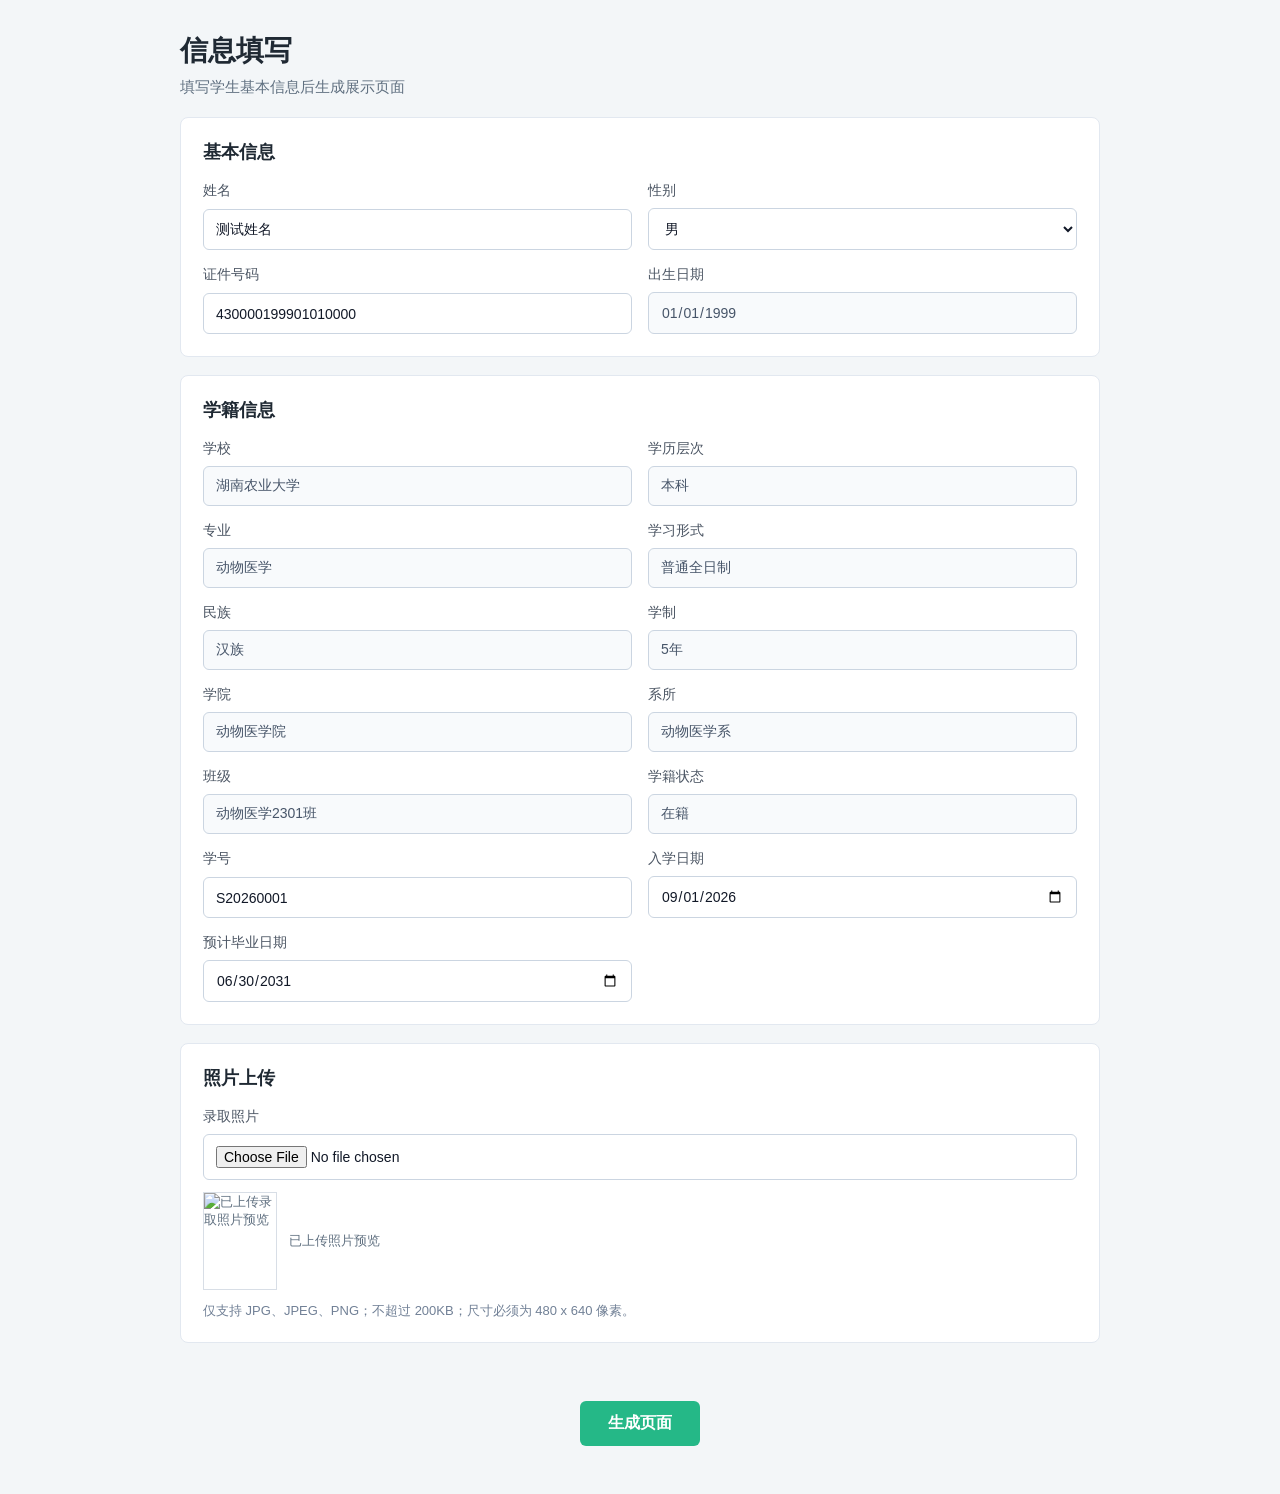
==== preview.html @ 1a49b09f "Initial commit" ====
<!DOCTYPE html>
<html data-dpr="1" style="font-size: 40px;">

<head>
  <meta http-equiv="Content-Type" content="text/html; charset=UTF-8">
  <meta http-equiv="X-UA-Compatible" content="IE=edge,chrome=1">
  <meta content="yes" name="apple-mobile-web-app-capable">
  <meta name="viewport"
    content="width=device-width, initial-scale=1, maximum-scale=1, minimum-scale=1, user-scalable=no,viewport-fit=cover">
  <title>学信档案</title>
  <link rel="icon" href="https://t1.chei.com.cn/archive/favicon.ico" type="image/x-icon">
  <!-- <link rel="stylesheet" href="https://cdn.jsdelivr.net/npm/@vant/icons/dist/index.css"> -->
  <link rel="stylesheet" href="https://t1.chei.com.cn/archive/fonts/chsi-font.css">
  <link rel="stylesheet" href="./files/app-1.0.7.css">
  <link rel="stylesheet" href="./files/iconfont.css">
  <link rel="stylesheet" href="./files/RareWordsFonts.css">
  <link rel="stylesheet" href="./css/style.css">
  <script type="text/javascript" async="" src="./files/analytics.js"></script>
  <script type="text/javascript" async="" src="./files/js"></script>
  <script async="" id="beacon-aplus" src="./files/qt_web.umd.js"></script>
  <script src="./files/hm.js"></script>
  <script src="./files/vue.min.js"></script>
  <script src="./files/vant.min.js"></script>
  <script src="./files/vendors-1.0.0.js"></script>
  <script src="./files/app-1.0.3.js"></script>
  <script src="./files/lodash.min.js"></script>
  <script src="./files/jweixin-1.6.0.js"></script>
  <style>
    .extra-wrap {
      display: flex;
      align-items: center;
    }

    .extra-wrap .red {
      margin-right: 5px;
      color: #e85759;
    }

    .vote-order-ul li {
      align-items: center;
    }

    .vote-order-ul .vue-checkbox {
      display: inline-block;
      margin-right: 10px;
      white-space: nowrap;
      position: relative;
      line-height: 1;
      vertical-align: middle;
      cursor: pointer;
      outline: 0;
    }

    .vote-order-ul .vue-checkbox .vue-checkbox-inner {
      display: inline-block;
      position: relative;
      width: .426rem;
      height: .426rem;
      top: 0;
      left: 0;
      background-color: #fff;
      border: 1px solid #969799;
      border-radius: 2px;
      transition: all .2s ease-in-out;
    }

    .vote-order-ul .vue-checkbox .checked-box-order {
      display: inline-block;
      position: relative;
      width: .426rem;
      height: .426rem;
      top: 0;
      left: 0;
      color: #fff;
      border-radius: 2px;
      text-align: center;
      background-color: #25b887;
      border: 1px solid #25b887;
      transition: all .2s ease-in-out;
    }

    .jy-vote .sub_sub_title {
      font-size: .373rem;
      margin-top: 0.45rem;
      font-weight: 700;
    }

    .checkbox-trans-list-item {
      transition: all 1s;
      display: inline-block;
      margin-right: 10px;
    }

    .checkbox-trans-list-enter,
    .checkbox-trans-list-leave-to {
      opacity: 0;
      transform: translateY(30px);
    }

    .checkbox-trans-list-leave-active {
      position: absolute;
    }

    .gxbys-vote .line-input {
      -webkit-appearance: none;
      border-radius: 0;
    }

    /* 重写字体 */
    .nameFamily {
      font-family: Chsi, "rare-words-font";
    }
  </style>

  <script async="" src="./files/js(1)"></script>
  <script>
    // 放在ga.jsp 中
    function gaTrackerOutboundLink(ele, eventCategory, eventAction, eventLabel) {
      gtag('event', eventAction, {
        'event_category': eventCategory,
        'event_label': eventLabel
      });
      return true;
    }
    window.dataLayer = window.dataLayer || [];
    function gtag() { dataLayer.push(arguments); }
    gtag('js', new Date());
    gtag('config', 'UA-100524-5', { 'sample_rate': 5 });
  </script>
  <script>
    // 百度统计
    var _hmt = _hmt || [];
    (function () {
      var hm = document.createElement("script");
      hm.src = "https://hm.baidu.com/hm.js?ed4ddcd4078a486f1f5760a6c426b738";
      var s = document.getElementsByTagName("script")[0];
      s.parentNode.insertBefore(hm, s);
    })();
  </script>
  <script async="" src="./files/pbe.js" id="qt-setting" type="text/javascript" charset="utf-8"></script></head>

<body style="font-size: 12px;">

  <div id="app" class="my-container"><img src="./files/share_xxda.jpg" width="0" height="0"
      style="position: absolute; top: -100px; left: 0px;">
    <div class="white-header van-nav-bar van-hairline--bottom" style="z-index: 1;">
      <div class="van-nav-bar__left">
        <i class="van-icon van-icon-arrow-left van-nav-bar__arrow"><!----><!----></i><!---->
      </div>
      <div class="van-ellipsis van-nav-bar__title">
        高等学籍</div>
      <div class="van-nav-bar__right"><!----></div>
    </div>
    <div class="vote-part">
      <div id="vote_wap" style="display: block;">
        <a href="https://my.chsi.com.cn/archive/survey/campus/index.action?from=archive_xjxx_wap" style="display:block"
          target="_blank" onmousedown="clickVoteGa(this, &#39;xyxxzk&#39;)" class="vote-jy-part vote_bg_zxs">
          <h4 class="vote-left"><span class="vote-text">
              高校校园学习状况调查</span><span class="go-ahead">立即前往<i class="iconfont" title="立即前往">!</i></span></h4>
          <div class="right-img">

          </div>
        </a>
      </div>
    </div>
    <div class="padding16 xj-index chsi-font"><!----> <!----> <!----> <!---->
      <div class="top-card">
        <div class="van-row">
          <div class="van-col van-col--9">
            <div class="flex-box">
              <div class="flex1">
                <div class="img-div"><img src="./files/no-photo.png" class="full-img" data-field-img="admissionPhoto" alt="录取照片">
                </div>
                <p class="text">录取照片</p>
              </div>
              <div class="flex1">
                <div class="img-div"><img src="./files/no-photo.png" class="full-img" data-field-img="educationPhoto" alt="学历照片">
                </div>
                <p class="text">学历照片</p>
              </div>
            </div>
          </div>
          <div class="van-col van-col--15">
            <h5 class="nameFamily" data-field="name"></h5>
            <p data-field="summaryText"></p>
          </div>
        </div>
        <div class="top-bottom-img xj-detail-img">
          <div class="yxmc-wrap">
            <div class="yxmc" data-field="school"></div>
            <div class="cc xj-cc-lable" data-field="educationLevel"></div>
          </div>
          <div class="des" data-field="majorStudyText"></div>
        </div>
      </div>
      <div class="xj-c">
        <ul class="gdjy-view-ul">
          <li>
            <div class="left">民族</div>
            <div class="right" data-field="nation"></div>
          </li>
          <li>
            <div class="left">证件号码</div>
            <div class="right" data-field="idCard"></div>
          </li>
          <li>
            <div class="left">学制</div>
            <div class="right" data-field="duration"></div>
          </li>
          <li>
            <div class="left">学历类别</div>
            <div class="right" data-field="studyType"></div>
          </li>
          <li>
            <div class="left">分院</div>
            <div class="right" data-field="college"></div>
          </li>
          <li>
            <div class="left">系所</div>
            <div class="right" data-field="department"></div>
          </li>
          <li>
            <div class="left">班级</div>
            <div class="right" data-field="className"></div>
          </li>
          <li>
            <div class="left">学号</div>
            <div class="right" data-field="studentNo"></div>
          </li>
          <li>
            <div class="left">入学日期</div>
            <div class="right" data-field="enrollmentDateText"></div>
          </li>
          <li>
            <div class="left">预计毕业日期</div>
            <div class="right" data-field="graduationDateText"></div>
          </li>
          <li>
            <div class="left">学籍状态</div>
            <div class="right" data-field="studentStatus"></div>
          </li>
        </ul>
      </div>
      <div class="van-row">
        <div class="van-col van-col--24"><a href="https://my.chsi.com.cn/archive/bab/xj/show.action"><button
              class="my-btn van-button van-button--primary van-button--normal"><span
                class="van-button__text">申请验证报告</span></button></a></div>
      </div>
    </div> <!----> <!----> <!----> <!---->
  </div>

  <script src="./js/render.js"></script>

  <script>
    var myVue = new Vue({
      el: '#app',
      data: function () {
        return {
          activeBottom: 0,
          topText: '学信档案' //标题文字
        }
      },
      mixins: typeof mixin != 'undefined' ? [mixin] : {},
      created: function () {
      },
      methods: {
        onClickLeft: function () { //左上的返回按钮
          history.back(-1);
        },
        goToIndex: function () {
          window.location.href = 'https://my.chsi.com.cn/archive/wap/index.action';
        },
        getQueryString: function (name) {//获取地址栏参数
          var reg = new RegExp('(^|&)' + name + '=([^&]*)(&|$)', 'i');
          var r = window.location.search.substr(1).match(reg);
          if (r != null) {
            return unescape(r[2]);
          }
          return null;
        },
        VoteGoToIndex: function () {//投票完成返回首页
          var _from = this.getQueryString('from');
          if (_from == 'archive-dctp-wap') {
            window.location.href = 'https://my.chsi.com.cn/archive/survey/index.action';
          } else {
            window.location.href = 'https://my.chsi.com.cn/archive/wap/index.action';
          }
        },
        addCookie: function (name, value) { //设置cookie
          var cookieString = name + "=" + escape(value);
          document.cookie = cookieString;
          document.cookie.setSecure = true;//只允许在https环境下使用cookie
        },
        getCookie: function (name) {
          var strCookie = document.cookie;
          var arrCookie = strCookie.split("; ");
          for (var i = 0; i < arrCookie.length; i++) {
            var arr = arrCookie[i].split("=");
            if (arr[0] == name) return arr[1];
          }
          return "";
        },
        trimSpace: function (s) {//去掉左右空格
          return s.replace(/(^\s*)|(\s*$)/g, "");
        },
        showSfhyOrder: function () {
          //展示身份核验方式的序号，动态组合显示方式一、二、三
          var nodeList = document.getElementsByClassName('verify-list')[0].getElementsByTagName("li");
          var liLen = nodeList.length;
          for (var i = 0; i < liLen; i++) {
            nodeList[i].getElementsByTagName('div')[0].innerText = '方式 ' + (i + 1);
          }
        },
        noticeFace: function (url, from) {
          var _this = this;
          api.syncAjax('post', 'https://my.chsi.com.cn/archive/gdjy/check/face/notice.action', { data: { from: from } }).then(function (res) {
            if (res.status == 0) {
              window.location.href = url;
            } else {
              _this.$toast(res.message);
            }
          });
        }
      }
    });
  </script>

  <script type="text/javascript">
    //解决手机浏览器自带返回 没刷新问题
    (function () {
      var isPageHide = false;
      window.addEventListener('pageshow', function () {
        if (isPageHide) {
          var curUrl = window.location.href,
            curIndex = curUrl.substring(curUrl.indexOf('wap/') + 4);
          if (curIndex == 'my.jsp') {
            myVue.$data.activeBottom = 4;
          } else {
            myVue.$data.activeBottom = 0;
          }
        }
      });
      window.addEventListener('pagehide', function () {
        isPageHide = true;
      });
    })();
  </script>

</body>

</html>
---- files/app-1.0.7.css ----
@-webkit-keyframes van-slide-up-enter{0%{-webkit-transform:translate3d(0,100%,0);transform:translate3d(0,100%,0)}}@keyframes van-slide-up-enter{0%{-webkit-transform:translate3d(0,100%,0);transform:translate3d(0,100%,0)}}@-webkit-keyframes van-slide-up-leave{to{-webkit-transform:translate3d(0,100%,0);transform:translate3d(0,100%,0)}}@keyframes van-slide-up-leave{to{-webkit-transform:translate3d(0,100%,0);transform:translate3d(0,100%,0)}}@-webkit-keyframes van-slide-down-enter{0%{-webkit-transform:translate3d(0,-100%,0);transform:translate3d(0,-100%,0)}}@keyframes van-slide-down-enter{0%{-webkit-transform:translate3d(0,-100%,0);transform:translate3d(0,-100%,0)}}@-webkit-keyframes van-slide-down-leave{to{-webkit-transform:translate3d(0,-100%,0);transform:translate3d(0,-100%,0)}}@keyframes van-slide-down-leave{to{-webkit-transform:translate3d(0,-100%,0);transform:translate3d(0,-100%,0)}}@-webkit-keyframes van-slide-left-enter{0%{-webkit-transform:translate3d(-100%,0,0);transform:translate3d(-100%,0,0)}}@keyframes van-slide-left-enter{0%{-webkit-transform:translate3d(-100%,0,0);transform:translate3d(-100%,0,0)}}@-webkit-keyframes van-slide-left-leave{to{-webkit-transform:translate3d(-100%,0,0);transform:translate3d(-100%,0,0)}}@keyframes van-slide-left-leave{to{-webkit-transform:translate3d(-100%,0,0);transform:translate3d(-100%,0,0)}}@-webkit-keyframes van-slide-right-enter{0%{-webkit-transform:translate3d(100%,0,0);transform:translate3d(100%,0,0)}}@keyframes van-slide-right-enter{0%{-webkit-transform:translate3d(100%,0,0);transform:translate3d(100%,0,0)}}@-webkit-keyframes van-slide-right-leave{to{-webkit-transform:translate3d(100%,0,0);transform:translate3d(100%,0,0)}}@keyframes van-slide-right-leave{to{-webkit-transform:translate3d(100%,0,0);transform:translate3d(100%,0,0)}}@-webkit-keyframes van-fade-in{0%{opacity:0}to{opacity:1}}@keyframes van-fade-in{0%{opacity:0}to{opacity:1}}@-webkit-keyframes van-fade-out{0%{opacity:1}to{opacity:0}}@keyframes van-fade-out{0%{opacity:1}to{opacity:0}}@-webkit-keyframes van-rotate{0%{-webkit-transform:rotate(0deg);transform:rotate(0deg)}to{-webkit-transform:rotate(1turn);transform:rotate(1turn)}}@keyframes van-rotate{0%{-webkit-transform:rotate(0deg);transform:rotate(0deg)}to{-webkit-transform:rotate(1turn);transform:rotate(1turn)}}@-webkit-keyframes van-circular{0%{stroke-dasharray:1,200;stroke-dashoffset:0}50%{stroke-dasharray:90,150;stroke-dashoffset:-40}to{stroke-dasharray:90,150;stroke-dashoffset:-120}}@keyframes van-circular{0%{stroke-dasharray:1,200;stroke-dashoffset:0}50%{stroke-dasharray:90,150;stroke-dashoffset:-40}to{stroke-dasharray:90,150;stroke-dashoffset:-120}}@-webkit-keyframes van-notice-bar-play{to{-webkit-transform:translate3d(-100%,0,0);transform:translate3d(-100%,0,0)}}@keyframes van-notice-bar-play{to{-webkit-transform:translate3d(-100%,0,0);transform:translate3d(-100%,0,0)}}@-webkit-keyframes van-notice-bar-play-infinite{to{-webkit-transform:translate3d(-100%,0,0);transform:translate3d(-100%,0,0)}}@keyframes van-notice-bar-play-infinite{to{-webkit-transform:translate3d(-100%,0,0);transform:translate3d(-100%,0,0)}}html{-webkit-tap-highlight-color:transparent}body{margin:0}a{text-decoration:none}a:focus,button:focus,input:focus,textarea:focus{outline:0}ol,ul{margin:0;padding:0;list-style:none}button,input,textarea{font:inherit;color:inherit}.van-ellipsis{overflow:hidden;white-space:nowrap;text-overflow:ellipsis}.van-clearfix:after{content:"";display:table;clear:both}[class*=van-hairline]{position:relative}[class*=van-hairline]:after{content:" ";position:absolute;pointer-events:none;box-sizing:border-box;top:-50%;left:-50%;right:-50%;bottom:-50%;-webkit-transform:scale(.5);transform:scale(.5);border:0 solid #ebedf0}.van-hairline--top:after{border-top-width:1px}.van-hairline--left:after{border-left-width:1px}.van-hairline--right:after{border-right-width:1px}.van-hairline--bottom:after{border-bottom-width:1px}.van-hairline--top-bottom:after{border-width:1px 0}.van-hairline--surround:after{border-width:1px}.van-fade-enter-active{-webkit-animation:.3s van-fade-in;animation:.3s van-fade-in}.van-fade-leave-active{-webkit-animation:.3s van-fade-out;animation:.3s van-fade-out}.van-slide-up-enter-active{-webkit-animation:van-slide-up-enter .3s both ease;animation:van-slide-up-enter .3s both ease}.van-slide-up-leave-active{-webkit-animation:van-slide-up-leave .3s both ease;animation:van-slide-up-leave .3s both ease}.van-slide-down-enter-active{-webkit-animation:van-slide-down-enter .3s both ease;animation:van-slide-down-enter .3s both ease}.van-slide-down-leave-active{-webkit-animation:van-slide-down-leave .3s both ease;animation:van-slide-down-leave .3s both ease}.van-slide-left-enter-active{-webkit-animation:van-slide-left-enter .3s both ease;animation:van-slide-left-enter .3s both ease}.van-slide-left-leave-active{-webkit-animation:van-slide-left-leave .3s both ease;animation:van-slide-left-leave .3s both ease}.van-slide-right-enter-active{-webkit-animation:van-slide-right-enter .3s both ease;animation:van-slide-right-enter .3s both ease}.van-slide-right-leave-active{-webkit-animation:van-slide-right-leave .3s both ease;animation:van-slide-right-leave .3s both ease}.van-info{position:absolute;right:0;top:-8px;color:#fff;font-size:12px;font-weight:500;font-family:PingFang SC,Helvetica Neue,Arial,sans-serif;text-align:center;box-sizing:border-box;padding:0 3px;min-width:16px;line-height:14px;border:1px solid #fff;border-radius:16px;background-color:#f44;-webkit-transform:translateX(50%);transform:translateX(50%);-webkit-transform-origin:100%;transform-origin:100%}@font-face{font-style:normal;font-weight:400;font-family:vant-icon;src:url(./vant-icon.ttf) format("truetype")}.van-icon{position:relative;display:inline-block;font:14px/1 vant-icon;font-size:inherit;text-rendering:auto}.van-icon--image{width:1em;height:1em}.van-icon--image img{top:0;left:0;right:0;bottom:0;margin:auto;max-width:100%;max-height:100%;position:absolute}.van-icon:before{display:inline-block}.van-icon-add-o:before{content:"\F000"}.van-icon-add:before{content:"\F001"}.van-icon-add2:before{content:"\F002"}.van-icon-after-sale:before{content:"\F003"}.van-icon-aim:before{content:"\F004"}.van-icon-alipay:before{content:"\F005"}.van-icon-arrow-down:before{content:"\F006"}.van-icon-arrow-left:before{content:"\F007"}.van-icon-arrow-up:before{content:"\F008"}.van-icon-arrow:before{content:"\F009"}.van-icon-balance-pay:before{content:"\F00A"}.van-icon-browsing-history:before{content:"\F00B"}.van-icon-card:before{content:"\F00C"}.van-icon-cart-o:before{content:"\F00D"}.van-icon-cart:before{content:"\F00E"}.van-icon-cash-back-record:before{content:"\F00F"}.van-icon-cash-on-deliver:before{content:"\F010"}.van-icon-certificate:before{content:"\F011"}.van-icon-chat:before{content:"\F012"}.van-icon-check:before{content:"\F013"}.van-icon-checked:before{content:"\F014"}.van-icon-clear:before{content:"\F015"}.van-icon-clock:before{content:"\F016"}.van-icon-close:before{content:"\F017"}.van-icon-completed:before{content:"\F018"}.van-icon-contact:before{content:"\F019"}.van-icon-coupon:before{content:"\F01A"}.van-icon-credit-pay:before{content:"\F01B"}.van-icon-cross:before{content:"\F01C"}.van-icon-debit-pay:before{content:"\F01D"}.van-icon-delete:before{content:"\F01E"}.van-icon-description:before{content:"\F01F"}.van-icon-discount:before{content:"\F020"}.van-icon-ecard-pay:before{content:"\F021"}.van-icon-edit-data:before{content:"\F022"}.van-icon-edit:before{content:"\F023"}.van-icon-exchange-record:before{content:"\F024"}.van-icon-exchange:before{content:"\F025"}.van-icon-fail:before{content:"\F026"}.van-icon-free-postage:before{content:"\F027"}.van-icon-gift-card-pay:before{content:"\F028"}.van-icon-gift-card:before{content:"\F029"}.van-icon-gift:before{content:"\F02A"}.van-icon-gold-coin:before{content:"\F02B"}.van-icon-goods-collect:before{content:"\F02C"}.van-icon-home:before{content:"\F02D"}.van-icon-hot-sale:before{content:"\F02E"}.van-icon-hot:before{content:"\F02F"}.van-icon-idcard:before{content:"\F030"}.van-icon-info-o:before{content:"\F031"}.van-icon-like-o:before{content:"\F032"}.van-icon-like:before{content:"\F033"}.van-icon-location:before{content:"\F034"}.van-icon-logistics:before{content:"\F035"}.van-icon-more-o:before{content:"\F036"}.van-icon-more:before{content:"\F037"}.van-icon-new-arrival:before{content:"\F038"}.van-icon-new:before{content:"\F039"}.van-icon-other-pay:before{content:"\F03A"}.van-icon-passed:before{content:"\F03B"}.van-icon-password-not-view:before{content:"\F03C"}.van-icon-password-view:before{content:"\F03D"}.van-icon-pause:before{content:"\F03E"}.van-icon-peer-pay:before{content:"\F03F"}.van-icon-pending-deliver:before{content:"\F040"}.van-icon-pending-evaluate:before{content:"\F041"}.van-icon-pending-orders:before{content:"\F042"}.van-icon-pending-payment:before{content:"\F043"}.van-icon-phone:before{content:"\F044"}.van-icon-photo:before{content:"\F045"}.van-icon-photograph:before{content:"\F046"}.van-icon-play:before{content:"\F047"}.van-icon-point-gift:before{content:"\F048"}.van-icon-points-mall:before{content:"\F049"}.van-icon-points:before{content:"\F04A"}.van-icon-qr-invalid:before{content:"\F04B"}.van-icon-qr:before{content:"\F04C"}.van-icon-question:before{content:"\F04D"}.van-icon-question2:before{content:"\F04E"}.van-icon-receive-gift:before{content:"\F04F"}.van-icon-records:before{content:"\F050"}.van-icon-search:before{content:"\F051"}.van-icon-send-gift:before{content:"\F052"}.van-icon-setting:before{content:"\F053"}.van-icon-share:before{content:"\F054"}.van-icon-shop-collect:before{content:"\F055"}.van-icon-shop:before{content:"\F056"}.van-icon-shopping-cart:before{content:"\F057"}.van-icon-sign:before{content:"\F058"}.van-icon-star-o:before{content:"\F059"}.van-icon-star:before{content:"\F05A"}.van-icon-stop:before{content:"\F05B"}.van-icon-success:before{content:"\F05C"}.van-icon-tosend:before{content:"\F05D"}.van-icon-underway:before{content:"\F05E"}.van-icon-upgrade:before{content:"\F05F"}.van-icon-value-card:before{content:"\F060"}.van-icon-wap-home:before{content:"\F061"}.van-icon-wap-nav:before{content:"\F062"}.van-icon-warn:before{content:"\F063"}.van-icon-wechat:before{content:"\F064"}.van-loading{width:30px;height:30px;z-index:0;font-size:0;line-height:0;position:relative;vertical-align:middle}.van-loading--circle,.van-notice-bar__left-icon img{width:16px;height:16px}.van-loading__spinner{z-index:-1;width:100%;height:100%;position:relative;display:inline-block;box-sizing:border-box;-webkit-animation:van-rotate .8s linear infinite;animation:van-rotate .8s linear infinite}.van-loading__spinner--circle{border-radius:100%;border:3px solid transparent;border-color:#7d7e80 #c8c9cc #c8c9cc}.van-loading__spinner--gradient-circle{background-size:contain;background-image:url(https://img.yzcdn.cn/vant/gradient-circle-black.png)}.van-loading__spinner--spinner{-webkit-animation-timing-function:steps(12);animation-timing-function:steps(12)}.van-circle svg,.van-loading__spinner--spinner i{top:0;left:0;width:100%;height:100%;position:absolute}.van-loading__spinner--spinner i:before{width:2px;height:25%;content:" ";display:block;margin:0 auto;border-radius:40%;background-color:currentColor}.van-loading__spinner--circular{-webkit-animation-duration:2s;animation-duration:2s}.van-loading__circular{width:100%;height:100%}.van-loading__circular circle{stroke:currentColor;stroke-width:3;stroke-linecap:round;-webkit-animation:van-circular 1.5s ease-in-out infinite;animation:van-circular 1.5s ease-in-out infinite}.van-loading--white .van-loading__spinner--circle{border-color:hsla(0,0%,100%,.7) rgba(0,0,0,.1) rgba(0,0,0,.1)}.van-loading--white .van-loading__spinner--gradient-circle{background-image:url(https://img.yzcdn.cn/vant/gradient-circle-white.png)}.van-loading__spinner--spinner i:first-of-type{opacity:1;-webkit-transform:rotate(30deg);transform:rotate(30deg)}.van-loading__spinner--spinner i:nth-of-type(2){opacity:.9375;-webkit-transform:rotate(60deg);transform:rotate(60deg)}.van-loading__spinner--spinner i:nth-of-type(3){opacity:.875;-webkit-transform:rotate(90deg);transform:rotate(90deg)}.van-loading__spinner--spinner i:nth-of-type(4){opacity:.8125;-webkit-transform:rotate(120deg);transform:rotate(120deg)}.van-loading__spinner--spinner i:nth-of-type(5){opacity:.75;-webkit-transform:rotate(150deg);transform:rotate(150deg)}.van-loading__spinner--spinner i:nth-of-type(6){opacity:.6875;-webkit-transform:rotate(180deg);transform:rotate(180deg)}.van-loading__spinner--spinner i:nth-of-type(7){opacity:.625;-webkit-transform:rotate(210deg);transform:rotate(210deg)}.van-loading__spinner--spinner i:nth-of-type(8){opacity:.5625;-webkit-transform:rotate(240deg);transform:rotate(240deg)}.van-loading__spinner--spinner i:nth-of-type(9){opacity:.5;-webkit-transform:rotate(270deg);transform:rotate(270deg)}.van-loading__spinner--spinner i:nth-of-type(10){opacity:.4375;-webkit-transform:rotate(300deg);transform:rotate(300deg)}.van-loading__spinner--spinner i:nth-of-type(11){opacity:.375;-webkit-transform:rotate(330deg);transform:rotate(330deg)}.van-loading__spinner--spinner i:nth-of-type(12){opacity:.3125;-webkit-transform:rotate(1turn);transform:rotate(1turn)}.van-button{position:relative;padding:0;display:inline-block;height:44px;line-height:42px;border-radius:2px;box-sizing:border-box;font-size:16px;text-align:center;-webkit-appearance:none;-webkit-text-size-adjust:100%}.van-button:before{content:" ";position:absolute;top:50%;left:50%;opacity:0;width:100%;height:100%;border:inherit;border-color:#000;background-color:#000;border-radius:inherit;-webkit-transform:translate(-50%,-50%);transform:translate(-50%,-50%)}.van-button:active:before{opacity:.15}.van-button--unclickable:before,.van-cell--borderless:after{display:none}.van-button--default{color:#323233;background-color:#fff;border:1px solid #ebedf0}.van-button--primary{color:#fff;background-color:#4b0;border:1px solid #4b0}.van-button--danger{color:#fff;background-color:#f44;border:1px solid #f44}.van-button--warning{color:#fff;background-color:#ff976a;border:1px solid #ff976a}.van-button--plain{background-color:#fff}.van-button--plain.van-button--primary{color:#4b0}.van-button--plain.van-button--danger{color:#f44}.van-button--plain.van-button--warning{color:#ff976a}.van-button--large{width:100%;height:50px;line-height:48px}.van-button--normal{padding:0 15px;font-size:14px}.van-button--small{height:30px;padding:0 8px;min-width:60px;font-size:12px;line-height:28px}.van-button--loading .van-loading,.van-button--mini{display:inline-block}.van-button--mini{width:50px;height:22px;line-height:20px;font-size:10px}.van-button--mini+.van-button--mini{margin-left:5px}.van-button--block{width:100%;display:block}.van-button--bottom-action{width:100%;height:50px;line-height:50px;border:0;border-radius:0;font-size:16px;color:#fff;background-color:#ff976a}.van-button--bottom-action.van-button--primary{background-color:#f44}.van-button--disabled{opacity:.5}.van-button--round{border-radius:10em}.van-button--square{border-radius:0}.van-cell{width:100%;display:-webkit-box;display:-webkit-flex;display:flex;padding:10px 15px;box-sizing:border-box;line-height:24px;position:relative;background-color:#fff;color:#323233;font-size:14px;overflow:hidden}.van-cell:not(:last-child):after{content:" ";position:absolute;pointer-events:none;box-sizing:border-box;left:15px;right:0;bottom:0;-webkit-transform:scaleY(.5);transform:scaleY(.5);border-bottom:1px solid #ebedf0}.van-cell__label{font-size:12px;line-height:18px;color:#7d7e80}.van-cell__title,.van-cell__value{-webkit-box-flex:1;-webkit-flex:1;flex:1}.van-cell__value{overflow:hidden;text-align:right;position:relative;vertical-align:middle}.van-cell__value--alone{text-align:left}.van-cell__left-icon,.van-cell__right-icon{height:24px;min-width:1em;font-size:16px;line-height:24px}.van-cell__left-icon{margin-right:5px}.van-cell__right-icon{color:#969799;margin-left:5px}.van-cell--clickable:active{background-color:#e8e8e8}.van-cell--required{overflow:visible}.van-cell--required:before{content:"*";position:absolute;left:7px;font-size:14px;color:#f44}.van-cell--center{-webkit-box-align:center;-webkit-align-items:center;align-items:center}.van-cell--large{padding-top:12px;padding-bottom:12px}.van-cell--large .van-cell__title{font-size:16px}.van-cell--large .van-cell__label{font-size:14px}.van-cell-group{background-color:#fff}.van-col{float:left;box-sizing:border-box}.van-col--1{width:4.16666667%}.van-col--offset-1{margin-left:4.16666667%}.van-col--2{width:8.33333333%}.van-col--offset-2{margin-left:8.33333333%}.van-col--3{width:12.5%}.van-col--offset-3{margin-left:12.5%}.van-col--4{width:16.66666667%}.van-col--offset-4{margin-left:16.66666667%}.van-col--5{width:20.83333333%}.van-col--offset-5{margin-left:20.83333333%}.van-col--6{width:25%}.van-col--offset-6{margin-left:25%}.van-col--7{width:29.16666667%}.van-col--offset-7{margin-left:29.16666667%}.van-col--8{width:33.33333333%}.van-col--offset-8{margin-left:33.33333333%}.van-col--9{width:37.5%}.van-col--offset-9{margin-left:37.5%}.van-col--10{width:41.66666667%}.van-col--offset-10{margin-left:41.66666667%}.van-col--11{width:45.83333333%}.van-col--offset-11{margin-left:45.83333333%}.van-col--12{width:50%}.van-col--offset-12{margin-left:50%}.van-col--13{width:54.16666667%}.van-col--offset-13{margin-left:54.16666667%}.van-col--14{width:58.33333333%}.van-col--offset-14{margin-left:58.33333333%}.van-col--15{width:62.5%}.van-col--offset-15{margin-left:62.5%}.van-col--16{width:66.66666667%}.van-col--offset-16{margin-left:66.66666667%}.van-col--17{width:70.83333333%}.van-col--offset-17{margin-left:70.83333333%}.van-col--18{width:75%}.van-col--offset-18{margin-left:75%}.van-col--19{width:79.16666667%}.van-col--offset-19{margin-left:79.16666667%}.van-col--20{width:83.33333333%}.van-col--offset-20{margin-left:83.33333333%}.van-col--21{width:87.5%}.van-col--offset-21{margin-left:87.5%}.van-col--22{width:91.66666667%}.van-col--offset-22{margin-left:91.66666667%}.van-col--23{width:95.83333333%}.van-col--offset-23{margin-left:95.83333333%}.van-col--24{width:100%}.van-col--offset-24{margin-left:100%}.van-row:after{content:"";display:table;clear:both}.van-row--flex{display:-webkit-box;display:-webkit-flex;display:flex}.van-row--flex:after{display:none}.van-row--justify-center{-webkit-box-pack:center;-webkit-justify-content:center;justify-content:center}.van-row--justify-end{-webkit-box-pack:end;-webkit-justify-content:flex-end;justify-content:flex-end}.van-row--justify-space-between{-webkit-box-pack:justify;-webkit-justify-content:space-between;justify-content:space-between}.van-row--justify-space-around{-webkit-justify-content:space-around;justify-content:space-around}.van-row--align-center{-webkit-box-align:center;-webkit-align-items:center;align-items:center}.van-row--align-bottom{-webkit-box-align:bottom;-webkit-align-items:bottom;align-items:bottom}.van-badge{display:block;overflow:hidden;font-size:14px;line-height:1.4;-webkit-user-select:none;user-select:none;color:#7d7e80;word-break:break-all;box-sizing:border-box;padding:20px 12px 20px 9px;background-color:#f8f8f8;border-left:3px solid transparent}.van-badge__text{position:relative}.van-badge:active{background-color:#e8e8e8}.van-badge:not(:last-child):after{border-bottom-width:1px}.van-badge--select{font-weight:500;color:#323233;border-color:#f44}.van-badge--select:after{border-right-width:1px}.van-badge--select,.van-badge--select:active{background-color:#fff}.van-badge .van-info{right:4px}.badge-group{width:85px}.van-circle{position:relative;text-align:center;display:inline-block}.van-circle__layer{fill:none;stroke-linecap:round;stroke-dasharray:3140;stroke-dashoffset:3140;-webkit-transform:rotate(90deg);transform:rotate(90deg);-webkit-transform-origin:530px 530px;transform-origin:530px 530px}.van-circle__text{top:50%;left:0;width:100%;color:#323233;position:absolute;-webkit-transform:translateY(-50%);transform:translateY(-50%)}.van-collapse-item__title .van-cell__right-icon:before{-webkit-transition:.3s;transition:.3s;-webkit-transform:rotate(90deg);transform:rotate(90deg)}.van-collapse-item__title:after{visibility:hidden}.van-collapse-item__title--expanded .van-cell__right-icon:before{-webkit-transform:rotate(-90deg);transform:rotate(-90deg)}.van-collapse-item__title--expanded:after{visibility:visible}.van-collapse-item__title--disabled,.van-collapse-item__title--disabled .van-cell__right-icon{color:#c8c9cc}.van-collapse-item__title--disabled:active{background-color:#fff}.van-collapse-item__wrapper{overflow:hidden;will-change:height;-webkit-transition:height .3s ease-in-out;transition:height .3s ease-in-out}.van-collapse-item__content{padding:15px;background-color:#fff}.van-list__finished-text,.van-list__loading-text{color:#969799;font-size:13px;line-height:50px;text-align:center}.van-list__loading{text-align:center}.van-list__loading-icon,.van-list__loading-text{display:inline-block;vertical-align:middle}.van-list__loading-icon{width:16px;height:16px;margin-right:5px}.van-nav-bar{height:46px;position:relative;-webkit-user-select:none;user-select:none;text-align:center;line-height:46px;background-color:#fff}.van-nav-bar .van-icon{color:#1989fa;vertical-align:middle}.van-nav-bar__arrow{min-width:1em;font-size:16px}.van-nav-bar__arrow+.van-nav-bar__text{margin-left:-20px;padding-left:25px}.van-nav-bar--fixed{top:0;left:0;width:100%;position:fixed}.van-nav-bar__title{margin:0 auto;max-width:60%;font-size:16px;font-weight:500}.van-nav-bar__left,.van-nav-bar__right{bottom:0;font-size:14px;position:absolute}.van-nav-bar__left{left:15px}.van-nav-bar__right{right:15px}.van-nav-bar__text{color:#1989fa;margin:0 -15px;padding:0 15px;display:inline-block;vertical-align:middle}.van-nav-bar__text:active{background-color:#e8e8e8}.van-notice-bar{display:-webkit-box;display:-webkit-flex;display:flex;height:40px;padding:0 15px;font-size:14px;line-height:24px;position:relative;-webkit-box-align:center;-webkit-align-items:center;align-items:center;color:#ed6a0c;background-color:#fffbe8}.van-notice-bar--withicon{position:relative;padding-right:40px}.van-notice-bar__left-icon{height:18px;min-width:20px;box-sizing:border-box}.van-notice-bar__right-icon{top:12px;right:15px;font-size:16px;position:absolute}.van-notice-bar__wrap{-webkit-box-flex:1;-webkit-flex:1;flex:1;height:24px;overflow:hidden;position:relative}.van-notice-bar__content{position:absolute;white-space:nowrap}.van-notice-bar__content.van-ellipsis{max-width:100%}.van-notice-bar__play{-webkit-animation:van-notice-bar-play linear both;animation:van-notice-bar-play linear both}.van-notice-bar__play--infinite{-webkit-animation:van-notice-bar-play-infinite linear infinite both;animation:van-notice-bar-play-infinite linear infinite both}.van-modal{position:fixed;width:100%;height:100%;top:0;left:0;background-color:rgba(0,0,0,.7)}.van-overflow-hidden{overflow:hidden!important}.van-popup{position:fixed;top:50%;left:50%;max-height:100%;overflow-y:auto;background-color:#fff;-webkit-transition:.3s ease-out;transition:.3s ease-out;-webkit-overflow-scrolling:touch;-webkit-transform:translate3d(-50%,-50%,0);transform:translate3d(-50%,-50%,0)}.van-popup--top{width:100%;top:0;right:auto;bottom:auto;left:50%;-webkit-transform:translate3d(-50%,0,0);transform:translate3d(-50%,0,0)}.van-popup--right{top:50%;right:0;bottom:auto;left:auto;-webkit-transform:translate3d(0,-50%,0);transform:translate3d(0,-50%,0)}.van-popup--bottom{width:100%;top:auto;bottom:0;right:auto;left:50%;-webkit-transform:translate3d(-50%,0,0);transform:translate3d(-50%,0,0)}.van-popup--left{top:50%;right:auto;bottom:auto;left:0;-webkit-transform:translate3d(0,-50%,0);transform:translate3d(0,-50%,0)}.popup-slide-top-enter,.popup-slide-top-leave-active{-webkit-transform:translate3d(-50%,-100%,0);transform:translate3d(-50%,-100%,0)}.popup-slide-right-enter,.popup-slide-right-leave-active{-webkit-transform:translate3d(100%,-50%,0);transform:translate3d(100%,-50%,0)}.popup-slide-bottom-enter,.popup-slide-bottom-leave-active{-webkit-transform:translate3d(-50%,100%,0);transform:translate3d(-50%,100%,0)}.popup-slide-left-enter,.popup-slide-left-leave-active{-webkit-transform:translate3d(-100%,-50%,0);transform:translate3d(-100%,-50%,0)}.van-search{display:-webkit-box;display:-webkit-flex;display:flex;padding:7px 15px;-webkit-box-align:center;-webkit-align-items:center;align-items:center;box-sizing:border-box}.van-search .van-cell{-webkit-box-flex:1;-webkit-flex:1;flex:1;padding:3px 10px;border-radius:4px}.van-search .van-cell__left-icon{color:#969799}.van-search--show-action{padding-right:0}.van-search input::-webkit-search-cancel-button,.van-search input::-webkit-search-decoration,.van-search input::-webkit-search-results-button,.van-search input::-webkit-search-results-decoration{display:none}.van-search__action{padding:0 10px;font-size:14px;line-height:30px;color:#7d7e80}.van-search__action:active{background-color:#e8e8e8}.van-pagination{display:-webkit-box;display:-webkit-flex;display:flex;text-align:center;line-height:40px;font-size:14px}.van-pagination__item{-webkit-box-flex:1;-webkit-flex:1;flex:1;color:#1989fa;height:40px;min-width:36px;background-color:#fff;box-sizing:border-box;-webkit-user-select:none;user-select:none}.van-pagination__item:active{color:#fff;background-color:#1989fa}.van-pagination__item:after{border-width:1px 0 1px 1px}.van-pagination__item:last-child:after{border-right-width:1px}.van-pagination__item--disabled,.van-pagination__item--disabled:active{background-color:#f8f8f8;color:#7d7e80;opacity:.6}.van-pagination__item--active{color:#fff;background-color:#1989fa}.van-pagination__next,.van-pagination__prev{padding:0 5px}.van-pagination__page{-webkit-box-flex:0;-webkit-flex-grow:0;flex-grow:0}.van-pagination__page-desc{-webkit-box-flex:1;-webkit-flex:1;flex:1;height:40px;color:#7d7e80}.van-pagination--simple .van-pagination__next:after,.van-pagination--simple .van-pagination__prev:after{border-width:1px}.van-panel{background:#fff}.van-panel__header .van-cell__value{color:#f44}.van-panel__footer{padding:10px 15px}.van-rate{-webkit-user-select:none;user-select:none}.van-rate__item{width:1em;padding:0 2px;box-sizing:content-box}.van-steps{overflow:hidden;background-color:#fff}.van-steps--horizontal{padding:0 10px}.van-steps--horizontal .van-steps__items{display:-webkit-box;display:-webkit-flex;display:flex;margin:0 0 10px;overflow:hidden;position:relative;padding-bottom:22px}.van-steps--horizontal .van-steps__items.van-steps__items--alone{padding-top:10px}.van-steps--vertical{padding:0 0 0 35px}.van-steps__icon{float:left;margin-right:10px}.van-steps .van-icon{font-size:40px}.van-steps__message{height:40px;margin:15px 0}.van-steps__title{font-size:14px;color:#323233;padding-top:4px}.van-steps__desc{font-size:12px;line-height:1.5;color:#969799}.van-step{-webkit-box-flex:1;-webkit-flex:1;flex:1;font-size:14px;position:relative;color:#969799}.van-step--horizontal{float:left}.van-step--horizontal:first-child .van-step__title{-webkit-transform:none;transform:none;margin-left:0}.van-step--horizontal:last-child{position:absolute;right:10px;width:auto}.van-step--horizontal:last-child .van-step__title{-webkit-transform:none;transform:none;margin-left:0}.van-step--horizontal:last-child .van-step__circle-container{left:auto;right:-9px}.van-step--horizontal:last-child .van-step__line{width:0}.van-step--horizontal .van-step__circle-container{position:absolute;top:28px;left:-8px;padding:0 8px;background-color:#fff;z-index:1}.van-step--horizontal .van-step__title{font-size:12px;-webkit-transform:translate3d(-50%,0,0);transform:translate3d(-50%,0,0);display:inline-block;margin-left:3px}.van-step--horizontal .van-step__line{position:absolute;left:0;top:30px;width:100%;height:1px;background-color:#ebedf0}.van-step--horizontal.van-step--finish,.van-step--horizontal.van-step--process{color:#323233}.van-step--horizontal.van-step--finish .van-step__circle,.van-step--horizontal.van-step--finish .van-step__line{background-color:#4b0}.van-step--horizontal.van-step--process .van-step__circle-container{top:24px}.van-step--horizontal.van-step--process .van-icon{font-size:12px;color:#4b0;display:block}.van-step .van-step__circle{display:block;width:5px;height:5px;border-radius:50%;background-color:#969799}.van-step--vertical{float:none;display:block;font-size:14px;line-height:18px;padding:10px 10px 10px 0}.van-step--vertical:not(:last-child):after{border-bottom-width:1px}.van-step--vertical:first-child:before{content:"";position:absolute;width:1px;height:20px;background-color:#fff;top:0;left:-15px;z-index:1}.van-step--vertical .van-step__circle-container>i{position:absolute;z-index:2}.van-step--vertical .van-step__circle{top:16px;left:-17px}.van-step--vertical .van-step__line{position:absolute;top:0;left:-15px;width:1px;height:100%;background-color:#ebedf0}.van-step--vertical.van-step--process .van-icon-checked{top:12px;left:-20px;line-height:1;font-size:12px}.van-tag{color:#fff;font-size:10px;padding:.2em .5em;line-height:normal;border-radius:.2em;display:inline-block}.van-tag:after{border-color:currentColor;border-radius:.4em}.van-tag--mark{padding-right:.6em;border-radius:0 .8em .8em 0}.van-tag--mark:after{border-radius:0 1.6em 1.6em 0}.van-tag--round{border-radius:.8em}.van-tag--round:after{border-radius:1.6em}.van-tag--medium{font-size:12px}.van-tab,.van-tag--large{font-size:14px}.van-tab{-webkit-box-flex:1;-webkit-flex:1;flex:1;cursor:pointer;min-width:0;padding:0 5px;position:relative;color:#7d7e80;line-height:44px;text-align:center;box-sizing:border-box;background-color:#fff;-webkit-transition:color .3s;transition:color .3s}.van-tab span{display:block}.van-tab--active{font-weight:500;color:#323233}.van-tab--disabled{color:#c8c9cc}.van-tabs{position:relative}.van-tabs__wrap{top:0;left:0;right:0;z-index:99;overflow:hidden;position:absolute}.van-tabs__wrap--page-top{position:fixed}.van-tabs__wrap--content-bottom{top:auto;bottom:0}.van-tabs__wrap--scrollable .van-tab{-webkit-box-flex:0;-webkit-flex:0 0 22%;flex:0 0 22%}.van-tabs__wrap--scrollable .van-tabs__nav{overflow:hidden;overflow-x:auto;-webkit-overflow-scrolling:touch}.van-tabs__wrap--scrollable .van-tabs__nav::-webkit-scrollbar{display:none}.van-tabs__nav{display:-webkit-box;display:-webkit-flex;display:flex;-webkit-user-select:none;user-select:none;position:relative;background-color:#fff}.van-tabs__nav--line{height:100%;padding-bottom:15px;box-sizing:content-box}.van-tabs__nav--card{margin:0 15px;border-radius:2px;box-sizing:border-box;border:1px solid #f44;height:30px}.van-tabs__nav--card .van-tab{color:#f44;border-right:1px solid #f44;line-height:28px}.van-tabs__nav--card .van-tab:last-child{border-right:none}.van-tabs__nav--card .van-tab.van-tab--active{color:#fff;background-color:#f44}.van-tabs__nav--card .van-tab--disabled{color:#c8c9cc}.van-tabs__line{z-index:1;left:0;bottom:15px;height:2px;position:absolute;border-radius:2px;background-color:#f44}.van-tabs__content{overflow:hidden}.van-tabs--line{padding-top:44px}.van-tabs--line .van-tabs__wrap{height:44px}.van-tabs--card{padding-top:30px}.van-tabs--card .van-tabs__wrap{height:30px}.van-tabs .van-tab__pane{box-sizing:border-box}.van-tabs .van-tab__pane--float{float:left}.van-tabbar{width:100%;height:50px;display:-webkit-box;display:-webkit-flex;display:flex;background-color:#fff}.van-tabbar--fixed{left:0;bottom:0;position:fixed}.van-tabbar-item{-webkit-box-flex:1;-webkit-flex:1;flex:1;display:-webkit-box;display:-webkit-flex;display:flex;line-height:1;font-size:12px;color:#7d7e80;-webkit-box-align:center;-webkit-align-items:center;align-items:center;-webkit-box-orient:vertical;-webkit-box-direction:normal;-webkit-flex-direction:column;flex-direction:column;-webkit-box-pack:center;-webkit-justify-content:center;justify-content:center}.van-tabbar-item__icon{font-size:18px;position:relative;margin-bottom:5px}.van-tabbar-item__icon .van-icon{display:block}.van-tabbar-item__icon--dot:after{top:0;right:-8px;width:8px;height:8px;content:" ";position:absolute;border-radius:100%;background-color:#f44}.van-tabbar-item__icon img{height:18px;display:block}.van-tabbar-item--active{color:#1989fa}.van-image-preview{top:0;left:0;width:100%;height:100%;position:fixed}.van-image-preview__image{top:0;left:0;right:0;bottom:0;margin:auto;max-width:100%;max-height:100%;position:absolute}.van-image-preview__index{position:absolute;top:10px;left:50%;color:#fff;font-size:14px;letter-spacing:2px;-webkit-transform:translate(-50%);transform:translate(-50%)}.van-image-preview__overlay{background-color:rgba(0,0,0,.9)}.van-image-preview .van-swipe{height:100%}.van-stepper{font-size:0}.van-stepper__minus,.van-stepper__plus{width:40px;height:30px;box-sizing:border-box;background-color:#fff;border:1px solid #ebedf0;position:relative;padding:5px;vertical-align:middle}.van-stepper__minus:before,.van-stepper__plus:before{width:9px;height:1px}.van-stepper__minus:after,.van-stepper__plus:after{width:1px;height:9px}.van-stepper__minus:after,.van-stepper__minus:before,.van-stepper__plus:after,.van-stepper__plus:before{content:"";position:absolute;margin:auto;top:0;left:0;right:0;bottom:0;background-color:#7d7e80}.van-stepper__minus:active,.van-stepper__plus:active{background-color:#e8e8e8}.van-stepper__minus--disabled,.van-stepper__minus--disabled:active,.van-stepper__plus--disabled,.van-stepper__plus--disabled:active{background-color:#f8f8f8}.van-stepper__minus--disabled:after,.van-stepper__minus--disabled:before,.van-stepper__plus--disabled:after,.van-stepper__plus--disabled:before{background-color:#c8c9cc}.van-stepper__minus{border-radius:2px 0 0 2px}.van-stepper__minus:after{display:none}.van-stepper__plus{border-radius:0 2px 2px 0}.van-stepper__input{width:33px;height:26px;padding:1px;border:1px solid #ebedf0;border-width:1px 0;border-radius:0;box-sizing:content-box;color:#7d7e80;font-size:14px;vertical-align:middle;text-align:center;-webkit-appearance:none}.van-stepper__input[disabled]{color:#c8c9cc;background-color:#f8f8f8}.van-stepper input[type=number]::-webkit-inner-spin-button,.van-stepper input[type=number]::-webkit-outer-spin-button{-webkit-appearance:none;margin:0}.van-progress{height:4px;position:relative;border-radius:4px;background:#e5e5e5}.van-progress__portion{left:0;height:100%;position:absolute;border-radius:inherit}.van-progress__portion--with-pivot{border-top-right-radius:0;border-bottom-right-radius:0}.van-progress__pivot{top:50%;right:0;min-width:2em;padding:0 5px;font-size:10px;position:absolute;line-height:1.6;text-align:center;border-radius:1em;word-break:keep-all;box-sizing:border-box;background-color:#e5e5e5;-webkit-transform:translate(100%,-50%);transform:translate(100%,-50%)}.van-swipe{overflow:hidden;position:relative;-webkit-user-select:none;user-select:none}.van-swipe__track{height:100%}.van-swipe__indicators{display:-webkit-box;display:-webkit-flex;display:flex;position:absolute;left:50%;bottom:10px;-webkit-transform:translateX(-50%);transform:translateX(-50%)}.van-swipe__indicators--vertical{left:10px;top:50%;bottom:auto;-webkit-box-orient:vertical;-webkit-box-direction:normal;-webkit-flex-direction:column;flex-direction:column;-webkit-transform:translateY(-50%);transform:translateY(-50%)}.van-swipe__indicators--vertical .van-swipe__indicator:not(:last-child){margin-bottom:6px}.van-swipe__indicator{opacity:.3;border-radius:100%;background-color:#1989fa;width:6px;height:6px;-webkit-transition:opacity .2s;transition:opacity .2s}.van-swipe__indicator:not(:last-child){margin-right:6px}.van-swipe__indicator--active{opacity:1}.van-swipe-item{float:left;height:100%}.van-slider,.van-slider__bar{position:relative;border-radius:999px;background-color:#e5e5e5}.van-slider__bar{border-radius:inherit;background-color:#1989fa}.van-slider__button{position:absolute;top:50%;right:0;width:20px;height:20px;border-radius:50%;background-color:#fff;-webkit-transform:translate3d(50%,-50%,0);transform:translate3d(50%,-50%,0);box-shadow:0 1px 2px rgba(0,0,0,.5)}.van-slider__button:after{content:"";position:absolute;width:200%;height:200%;top:-50%;left:-50%}.van-slider--disabled{opacity:.3}.van-checkbox{overflow:hidden;-webkit-user-select:none;user-select:none}.van-checkbox__icon,.van-checkbox__label{height:20px;display:inline-block;vertical-align:middle;line-height:20px}.van-checkbox__icon .van-icon{font-size:14px;color:transparent;text-align:center;line-height:inherit;border:1px solid #e5e5e5;width:20px;height:20px;box-sizing:border-box;-webkit-transition:.2s;transition:.2s}.van-checkbox__icon--round .van-icon{border-radius:100%}.van-checkbox__icon--checked .van-icon{color:#fff;border-color:#1989fa;background-color:#1989fa}.van-checkbox__icon--disabled .van-icon{color:#f8f8f8;border-color:#ebedf0;background-color:currentColor}.van-checkbox__icon--disabled.van-checkbox__icon--checked .van-icon{border-color:#ebedf0;background-color:#ebedf0}.van-checkbox__label{margin-left:10px}.van-checkbox__label--left{float:left;margin:0 10px 0 0}.van-field .van-cell__title{max-width:90px}.van-field__body{display:-webkit-box;display:-webkit-flex;display:flex;-webkit-box-align:center;-webkit-align-items:center;align-items:center}.van-field__control{border:0;margin:0;padding:0;width:100%;resize:none;display:block;box-sizing:border-box;background-color:transparent}.van-field__control:disabled{opacity:1;color:#7d7e80;background-color:transparent}.van-field__control--center{text-align:center}.van-field__control--right{text-align:right}.van-field__control[type=date],.van-field__control[type=time]{min-height:24px}.van-field__button,.van-field__clear,.van-field__icon{-webkit-flex-shrink:0;flex-shrink:0}.van-field__clear,.van-field__icon{padding:0 10px;line-height:inherit;margin-right:-10px}.van-field__clear{color:#c8c9cc;font-size:16px}.van-field__icon .van-icon{display:block;font-size:16px;color:#969799;line-height:inherit}.van-field__button{padding-left:10px}.van-field__error-message{color:#f44;font-size:12px;text-align:left}.van-field--disabled .van-field__control{color:#969799}.van-field--error .van-field__control,.van-field--error .van-field__control::-webkit-input-placeholder{color:#f44}.van-field--error .van-field__control,.van-field--error .van-field__control::placeholder{color:#f44}.van-field--min-height .van-field__control{min-height:60px}.van-field--label-center .van-cell__title{text-align:center}.van-field--label-right .van-cell__title{text-align:right}.van-radio{overflow:hidden;-webkit-user-select:none;user-select:none}.van-radio__input,.van-radio__label{display:inline-block;vertical-align:middle}.van-radio__input{height:1em;position:relative;font-size:20px}.van-radio__control{position:absolute;top:0;left:0;opacity:0;margin:0;width:100%;height:100%}.van-radio__label{line-height:20px;margin-left:10px}.van-radio__label--left{float:left;margin:0 10px 0 0}.van-radio .van-icon{width:1em;pointer-events:none}.van-radio .van-icon-checked{color:#1989fa}.van-radio .van-icon-check{color:#969799}.van-radio--disabled .van-icon{color:#e5e5e5;border-radius:100%;background-color:#f8f8f8}.van-switch,.van-switch__node{height:1em;background-color:#fff}.van-switch{display:inline-block;box-sizing:content-box;border:1px solid rgba(0,0,0,.1);width:1.8em;position:relative;border-radius:1em;-webkit-transition:background-color .3s;transition:background-color .3s}.van-switch__node{top:0;left:0;z-index:1;width:1em;-webkit-transition:.3s;transition:.3s;position:absolute;border-radius:100%;box-shadow:0 3px 1px 0 rgba(0,0,0,.05),0 2px 2px 0 rgba(0,0,0,.1),0 3px 3px 0 rgba(0,0,0,.05)}.van-switch__loading{top:25%;left:25%;width:50%;height:50%}.van-switch--on{background-color:#1989fa}.van-switch--on .van-switch__node{-webkit-transform:translateX(.8em);transform:translateX(.8em)}.van-switch--disabled{opacity:.4}.van-uploader{position:relative;display:inline-block}.van-uploader__input{position:absolute;top:0;right:0;bottom:0;left:0;width:100%;height:100%;opacity:0;cursor:pointer}.van-uploader input[type=file]::-webkit-file-upload-button{cursor:pointer}.van-password-input{margin:0 15px;-webkit-user-select:none;user-select:none;position:relative}.van-password-input:focus{outline:0}.van-password-input__error-info,.van-password-input__info{font-size:14px;margin-top:15px;text-align:center}.van-password-input__info{color:#969799}.van-password-input__error-info{color:#f44}.van-password-input__security{width:100%;height:50px;display:-webkit-box;display:-webkit-flex;display:flex;background-color:#fff}.van-password-input__security:after{border-radius:6px}.van-password-input__security li{-webkit-box-flex:1;-webkit-flex:1;flex:1;height:100%;position:relative}.van-goods-action-mini-btn:not(:first-child):after,.van-password-input__security li:not(:first-of-type):after{border-left-width:1px}.van-password-input__security i{position:absolute;left:50%;top:50%;width:10px;height:10px;margin:-5px 0 0 -5px;visibility:hidden;border-radius:100%;background-color:#000}.van-number-keyboard{left:0;bottom:0;width:100%;position:fixed;-webkit-user-select:none;user-select:none;background-color:#fff;-webkit-animation-timing-function:ease-out;animation-timing-function:ease-out}.van-number-keyboard__title{height:30px;font-size:14px;line-height:30px;text-align:center;position:relative;color:#7d7e80}.van-number-keyboard__body{box-sizing:border-box}.van-number-keyboard__close{right:0;color:#1989fa;font-size:14px;padding:0 15px;position:absolute}.van-number-keyboard__close:active{background-color:#e8e8e8}.van-number-keyboard__sidebar{right:0;bottom:0;width:25%;position:absolute;height:216px}.van-number-keyboard--custom .van-number-keyboard__body{padding-right:25%}.van-key{width:33.33333333%;font-size:24px;font-style:normal;text-align:center;display:inline-block;vertical-align:middle;height:54px;line-height:54px}.van-key:after{border-width:1px 1px 0 0}.van-key--middle{width:66.66666667%}.van-key--big{width:100%;height:108px;line-height:108px}.van-key--blue,.van-key--delete{font-size:16px}.van-key--blue{color:#fff}.van-key--blue,.van-key--blue.van-key--active{background-color:#1989fa}.van-key--blue:after{border-color:#1989fa}.van-key--gray{background-color:#ebedf0}.van-actionsheet__cancel:active,.van-actionsheet__item:active,.van-key--active{background-color:#e8e8e8}.van-actionsheet{position:fixed;left:0;right:0;bottom:0;color:#323233;max-height:90%;overflow-y:auto;-webkit-overflow-scrolling:touch;background-color:#f8f8f8}.van-actionsheet--withtitle,.van-actionsheet__item--disabled:active{background-color:#fff}.van-actionsheet__cancel,.van-actionsheet__item{height:50px;line-height:50px;font-size:16px;text-align:center;background-color:#fff}.van-actionsheet__item--disabled{color:#c8c9cc}.van-actionsheet__subname{font-size:12px;color:#7d7e80;margin-left:5px}.van-actionsheet__loading{display:inline-block}.van-actionsheet__cancel{margin-top:10px}.van-actionsheet__header{font-size:16px;line-height:44px;text-align:center}.van-actionsheet__header .van-icon-close{top:0;right:0;padding:0 15px;font-size:18px;color:#969799;position:absolute;line-height:inherit}.van-dialog{position:fixed;top:50%;left:50%;width:85%;font-size:16px;overflow:hidden;-webkit-transition:.3s;transition:.3s;border-radius:4px;background-color:#fff;-webkit-transform:translate3d(-50%,-50%,0);transform:translate3d(-50%,-50%,0)}.van-dialog__header{font-weight:500;padding-top:25px;text-align:center}.van-dialog__header--isolated{padding:25px 0}.van-dialog__message{padding:25px;font-size:14px;line-height:1.5;max-height:60vh;overflow-y:auto;-webkit-overflow-scrolling:touch}.van-dialog__message--has-title{padding-top:12px;color:#7d7e80}.van-dialog__footer{overflow:hidden;-webkit-user-select:none;user-select:none}.van-dialog__footer--buttons{display:-webkit-box;display:-webkit-flex;display:flex}.van-dialog__footer--buttons .van-button{-webkit-box-flex:1;-webkit-flex:1;flex:1}.van-dialog .van-button{border:0}.van-dialog__confirm,.van-dialog__confirm:active{color:#1989fa}.van-dialog-bounce-enter{opacity:0;-webkit-transform:translate3d(-50%,-50%,0) scale(.7);transform:translate3d(-50%,-50%,0) scale(.7)}.van-dialog-bounce-leave-active{opacity:0;-webkit-transform:translate3d(-50%,-50%,0) scale(.9);transform:translate3d(-50%,-50%,0) scale(.9)}.van-picker{overflow:hidden;-webkit-user-select:none;user-select:none;position:relative;background-color:#fff;-webkit-text-size-adjust:100%}.van-picker__toolbar{display:-webkit-box;display:-webkit-flex;display:flex;height:44px;line-height:44px;-webkit-box-pack:justify;-webkit-justify-content:space-between;justify-content:space-between}.van-picker__cancel,.van-picker__confirm{color:#1989fa;padding:0 15px;font-size:14px}.van-picker__cancel:active,.van-picker__confirm:active{background-color:#e8e8e8}.van-picker__title{max-width:50%;font-size:16px;font-weight:500;text-align:center}.van-picker__columns{display:-webkit-box;display:-webkit-flex;display:flex;position:relative}.van-picker__loading{top:0;left:0;right:0;bottom:0;z-index:2;position:absolute;background-color:hsla(0,0%,100%,.9)}.van-picker__loading circle{stroke:#1989fa}.van-picker__frame,.van-picker__loading .van-loading{top:50%;left:0;width:100%;z-index:1;position:absolute;pointer-events:none;-webkit-transform:translateY(-50%);transform:translateY(-50%)}.van-picker-column{-webkit-box-flex:1;-webkit-flex:1;flex:1;overflow:hidden;font-size:16px;text-align:center}.van-picker-column__item{padding:0 5px;color:#969799}.van-picker-column__item--selected{font-weight:500;color:#323233}.van-picker-column__item--disabled{opacity:.3}.van-pull-refresh{-webkit-user-select:none;user-select:none;overflow:hidden}.van-pull-refresh__track{position:relative}.van-pull-refresh__head{width:100%;height:50px;left:0;overflow:hidden;position:absolute;text-align:center;top:-50px;font-size:14px;color:#969799;line-height:50px}.van-pull-refresh__loading .van-loading{width:16px;height:16px;margin-right:5px}.van-pull-refresh__loading .van-loading,.van-pull-refresh__loading span{vertical-align:middle;display:inline-block}.van-pull-refresh__text{display:block}.van-notify,.van-toast{position:fixed;font-size:14px;line-height:20px}.van-notify{text-align:center;padding:6px 15px;top:0;width:100%;box-sizing:border-box}.van-toast{top:50%;left:50%;display:-webkit-box;display:-webkit-flex;display:flex;color:#fff;max-width:70%;border-radius:4px;word-break:break-all;-webkit-box-align:center;-webkit-align-items:center;align-items:center;-webkit-box-orient:vertical;-webkit-box-direction:normal;-webkit-flex-direction:column;flex-direction:column;-webkit-box-pack:center;-webkit-justify-content:center;justify-content:center;box-sizing:content-box;-webkit-transform:translate3d(-50%,-50%,0);transform:translate3d(-50%,-50%,0);background-color:rgba(0,0,0,.7);width:-webkit-fit-content;width:fit-content}.van-toast--unclickable *{pointer-events:none}.van-toast--text{padding:8px 12px;min-width:96px}.van-toast--default{width:90px;padding:15px;min-height:90px}.van-toast--default .van-toast__icon{font-size:50px}.van-toast--default .van-loading{margin:10px 0}.van-toast--default .van-toast__text{padding-top:5px}.van-toast--top{top:50px}.van-toast--bottom{top:auto;bottom:50px}.van-swipe-cell{overflow:hidden;position:relative}.van-swipe-cell__left,.van-swipe-cell__right{top:0;height:100%;position:absolute}.van-swipe-cell__left{left:0;-webkit-transform:translate3d(-100%,0,0);transform:translate3d(-100%,0,0)}.van-swipe-cell__right{right:0;-webkit-transform:translate3d(100%,0,0);transform:translate3d(100%,0,0)}.van-switch-cell{padding-top:8px;padding-bottom:8px}.van-switch-cell .van-switch{float:right}.van-tree-select{-webkit-user-select:none;user-select:none;position:relative}.van-tree-select__nav{width:35%;position:absolute;left:0;top:0;bottom:0;overflow:scroll;background-color:#fff;-webkit-overflow-scrolling:touch}.van-tree-select__nitem{line-height:44px;padding:0 15px;background-color:#fff}.van-tree-select__nitem--active,.van-tree-select__nitem:active{background-color:#f8f8f8}.van-tree-select__nitem--active{font-weight:500}.van-tree-select__content{height:100%;padding:0 15px;margin-left:35%;overflow:scroll;-webkit-overflow-scrolling:touch}.van-tree-select__item{position:relative;line-height:44px;padding-left:5px;padding-right:18px}.van-tree-select__item--active,.van-tree-select__item:active{color:#f44}.van-tree-select__item--disabled,.van-tree-select__item--disabled:active{color:#c8c9cc}.van-tree-select__selected{float:right;position:absolute;right:0;top:0;bottom:0;line-height:inherit}.van-address-edit__buttons{padding:30px 15px}.van-address-edit__buttons .van-button{margin-bottom:15px}.van-address-edit__area .van-cell__title{max-width:90px}.van-address-edit__area .van-cell__value{text-align:left}.van-address-edit__area .van-cell__value span{margin-right:15px}.van-address-edit-detail{padding:0}.van-address-edit-detail__finish{color:#1989fa;font-size:12px;display:block}.van-address-list{height:100%;padding-bottom:100px;box-sizing:border-box}.van-address-list__add{position:fixed;left:0;bottom:0;z-index:9999}.van-address-list__disabled-text{color:#969799;padding:0 15px;font-size:12px;line-height:30px}.van-address-item{padding:15px}.van-address-item .van-cell__value{color:#323233;padding-right:34px;position:relative}.van-address-item .van-radio__label{width:100%;margin-left:0;padding-left:27px;box-sizing:border-box}.van-address-item .van-radio__input{top:50%;left:0;font-size:16px;position:absolute;-webkit-transform:translateY(-50%);transform:translateY(-50%)}.van-address-item .van-icon-checked{color:#f44}.van-address-item__name{font-size:14px;font-weight:500;line-height:20px;margin-bottom:5px}.van-address-item__address{font-size:12px;line-height:16px;color:#7d7e80}.van-address-item--unswitchable .van-radio__input{display:none}.van-address-item--unswitchable .van-radio__label{padding-left:0}.van-address-item--disabled .van-address-item__address,.van-address-item--disabled .van-address-item__name{color:#969799}.van-address-item__edit{position:absolute;top:50%;right:15px;font-size:16px;-webkit-transform:translateY(-50%);transform:translateY(-50%)}.van-card{color:#323233;height:100px;font-size:12px;position:relative;box-sizing:border-box;padding:5px 15px 5px 115px;background-color:#fafafa}.van-card:not(:first-child){margin-top:10px}.van-card--center,.van-card__thumb{-webkit-box-align:center;-webkit-align-items:center;align-items:center;-webkit-box-pack:center;-webkit-justify-content:center;justify-content:center}.van-card__thumb{top:5px;left:15px;width:90px;height:90px;position:absolute}.van-card__thumb img{border:0;max-width:100%;max-height:100%}.van-card,.van-card__content,.van-card__thumb{display:-webkit-box;display:-webkit-flex;display:flex}.van-card__content{width:100%}.van-card__desc,.van-card__title{line-height:20px;word-break:break-all}.van-card__title{max-height:40px;overflow:hidden;text-overflow:ellipsis;display:-webkit-box;-webkit-line-clamp:2;-webkit-box-orient:vertical}.van-card__desc{color:#7d7e80;max-height:20px}.van-card__left{-webkit-box-flex:1;-webkit-flex:1;flex:1;min-width:0}.van-card__right{-webkit-flex-shrink:0;flex-shrink:0;line-height:20px;padding-left:10px;text-align:right}.van-card__origin-price{color:#7d7e80;text-decoration:line-through}.van-card__num{color:#7d7e80}.van-card__tag{position:absolute;top:2px;left:0}.van-card__footer{right:15px;bottom:8px;position:absolute}.van-card__footer .van-button{margin-left:5px}.van-contact-card{padding:15px}.van-contact-card .van-cell__value{margin-left:5px;line-height:20px;display:inline-block;vertical-align:middle}.van-contact-card--add .van-cell__value{line-height:40px}.van-contact-card--add .van-cell__left-icon{color:#1989fa;font-size:40px}.van-contact-card:before{content:"";left:0;right:0;bottom:0;height:2px;position:absolute;background:-webkit-repeating-linear-gradient(135deg,#ff6c6c,#ff6c6c 20%,transparent 0,transparent 25%,#1989fa 0,#1989fa 45%,transparent 0,transparent 50%);background:repeating-linear-gradient(-45deg,#ff6c6c,#ff6c6c 20%,transparent 0,transparent 25%,#1989fa 0,#1989fa 45%,transparent 0,transparent 50%);background-size:80px}.van-contact-list,.van-contact-list__group{height:100%;padding-bottom:65px;box-sizing:border-box}.van-contact-list .van-cell{padding:15px}.van-contact-list .van-cell__value{color:#323233;padding-right:34px;position:relative}.van-contact-list .van-radio__label{margin-left:27px}.van-contact-list .van-radio__input{top:50%;left:0;font-size:16px;position:absolute;-webkit-transform:translateY(-50%);transform:translateY(-50%)}.van-contact-list .van-icon-checked{color:#f44}.van-contact-list__group{overflow-y:scroll;padding-bottom:100px;-webkit-overflow-scrolling:touch}.van-contact-list__name{font-size:14px;font-weight:500;line-height:20px}.van-contact-list__edit{position:absolute;top:50%;right:15px;font-size:16px;-webkit-transform:translateY(-50%);transform:translateY(-50%)}.van-contact-list__add{position:fixed;left:0;bottom:0;z-index:9999}.van-contact-edit__buttons{padding:30px 15px}.van-contact-edit .van-cell__title{max-width:65px}.van-contact-edit .van-button{margin-bottom:15px}.van-coupon-list{height:100%;position:relative;background-color:#f8f8f8}.van-coupon-list__field{padding:7px 15px}.van-coupon-list__exchange{height:32px;line-height:30px}.van-coupon-list__list{overflow-y:auto;padding:15px 0;box-sizing:border-box;-webkit-overflow-scrolling:touch}.van-coupon-list__close{left:0;bottom:0;position:absolute;font-weight:500}.van-coupon-list__empty{padding-top:100px;text-align:center}.van-coupon-list__empty p{color:#969799;margin:15px 0;font-size:14px;line-height:20px}.van-coupon-list__empty img{width:80px;height:84px}.van-coupon-item{overflow:hidden;border-radius:4px;margin:0 15px 15px;background-color:#fff;box-shadow:0 0 4px rgba(0,0,0,.1)}.van-coupon-item:active{background-color:#e8e8e8}.van-coupon-item__content{display:-webkit-box;display:-webkit-flex;display:flex;height:100px;padding:24px 0 0 15px;box-sizing:border-box}.van-coupon-item h2,.van-coupon-item p{margin:0;overflow:hidden;white-space:nowrap;text-overflow:ellipsis}.van-coupon-item h2{height:34px;font-weight:500;line-height:34px}.van-coupon-item p{font-size:12px;line-height:16px;color:#969799}.van-coupon-item__head{min-width:90px}.van-coupon-item__head h2{color:#f44;font-size:24px}.van-coupon-item__head h2 span{font-size:50%}.van-coupon-item__body{-webkit-box-flex:1;-webkit-flex:1;flex:1;position:relative;border-radius:0 4px 4px 0}.van-coupon-item__body h2{font-size:16px}.van-coupon-item__corner{top:16px;right:15px;position:absolute}.van-coupon-item__corner .van-icon{border-color:#f44;background-color:#f44}.van-coupon-item__reason{padding:7px 15px;border-top:1px dashed #ebedf0;background-color:#fafafa}.van-coupon-item--disabled:active{background-color:#fff}.van-coupon-item--disabled .van-coupon-item__content{height:90px}.van-coupon-item--disabled h2,.van-coupon-item--disabled p,.van-coupon-item--disabled span{color:#969799}.van-goods-action{left:0;right:0;bottom:0;display:-webkit-box;display:-webkit-flex;display:flex;position:fixed}.van-goods-action-big-btn{-webkit-box-flex:1;-webkit-flex:1;flex:1;padding:0}@media (max-width:321px){.van-goods-action-big-btn{font-size:15px}}.van-goods-action-mini-btn{color:#7d7e80;display:-webkit-box;display:-webkit-flex;display:flex;height:50px;font-size:10px;min-width:15%;line-height:1;text-align:center;background-color:#fff;-webkit-box-orient:vertical;-webkit-box-direction:normal;-webkit-flex-direction:column;flex-direction:column;-webkit-box-pack:center;-webkit-justify-content:center;justify-content:center}.van-goods-action-mini-btn:active{background-color:#e8e8e8}.van-goods-action-mini-btn__icon{width:1em;font-size:20px;margin:0 auto 5px}.van-submit-bar{left:0;bottom:0;width:100%;z-index:100;position:fixed;-webkit-user-select:none;user-select:none}.van-submit-bar__tip{color:#f56723;padding:10px;font-size:12px;line-height:18px;background-color:#fff7cc}.van-submit-bar__bar{height:50px;display:-webkit-box;display:-webkit-flex;display:flex;font-size:14px;-webkit-box-align:center;-webkit-align-items:center;align-items:center;background-color:#fff}.van-submit-bar__text{-webkit-box-flex:1;-webkit-flex:1;flex:1;font-weight:500;text-align:right;color:#323233;padding-right:12px}.van-submit-bar__text span{display:inline-block}.van-submit-bar__price{color:#f44;font-size:18px}.van-submit-bar__price:first-letter{font-size:14px}.van-submit-bar .van-button{width:110px}.van-sku-container{font-size:14px;background:#fff;overflow-y:visible;max-height:-webkit-max-content;max-height:max-content}.van-sku-body{max-height:350px;overflow-y:scroll;-webkit-overflow-scrolling:touch}.van-sku-body::-webkit-scrollbar{display:none}.van-sku-group-container{margin-left:15px;padding:12px 0 2px}.van-sku-header{margin-left:15px}.van-sku-header__img-wrap{position:relative;float:left;margin-top:-10px;width:80px;height:80px;background:#f8f8f8;border-radius:2px}.van-sku-header__img-wrap img{position:absolute;margin:auto;top:0;left:0;right:0;bottom:0;max-width:100%;max-height:100%}.van-sku-header__goods-info{padding:10px 60px 10px 10px;min-height:82px;overflow:hidden;box-sizing:border-box}.van-sku__goods-name{font-size:12px}.van-sku__price-num,.van-sku__price-symbol{vertical-align:middle}.van-sku__price-num{font-size:16px}.van-sku__goods-price{color:#f44;margin-top:10px;vertical-align:middle}.van-sku__close-icon{top:10px;right:15px;font-size:20px;color:#969799;position:absolute;text-align:center}.van-sku-row{margin:0 15px 10px 0}.van-sku-row:last-child{margin-bottom:0}.van-sku-row__title{padding-bottom:10px}.van-sku-row__item{display:inline-block;padding:5px 9px;margin:0 10px 10px 0;height:28px;min-width:52px;line-height:16px;font-size:12px;color:#323233;text-align:center;border:1px solid #969799;border-radius:3px;box-sizing:border-box}.van-sku-row__item--active{color:#fff;border-color:#f44;background:#f44}.van-sku-row__item--disabled{background:#e8e8e8;border-color:#ebedf0;color:#c8c9cc}.van-sku-stepper-stock{padding:12px 0;margin-left:15px}.van-sku-stepper-container{height:30px;margin-right:20px}.van-sku__stepper{float:right}.van-sku__stepper-title{float:left;line-height:30px}.van-sku__quota,.van-sku__stock{display:inline-block;font-size:12px}.van-sku__stock{margin-right:10px;color:#969799}.van-sku__quota{color:#f44}.van-sku-messages{padding-bottom:10px;background:#f8f8f8}.van-sku-messages__image-cell .van-cell__title{max-width:90px}.van-sku-messages__image-cell .van-cell__value{text-align:left}.van-sku-img-uploader{display:inline-block}.van-sku-img-uploader__header{padding:0 10px;border:1px solid #ebedf0;line-height:24px;border-radius:3px;font-size:12px}.van-sku-img-uploader__header .van-icon{top:3px;margin-right:5px;font-size:14px}.van-sku-img-uploader__img{height:60px;width:60px;float:left;margin:10px 10px 0 0;position:relative;border:1px solid #ebedf0}.van-sku-img-uploader__img img{max-width:100%;max-height:100%;top:50%;position:relative;-webkit-transform:translateY(-50%);transform:translateY(-50%)}.van-sku-img-uploader__delete{position:absolute;color:#f44;top:-12px;right:-14px;z-index:1;padding:6px}.van-sku-img-uploader__delete:before{border-radius:14px;background-color:#fff}.van-sku-img-uploader__uploading{position:absolute;top:0;left:0;right:0;bottom:0;margin:auto;width:20px;height:20px}.van-sku-actions{display:-webkit-box;display:-webkit-flex;display:flex}html{color:#333;background:#fff;-webkit-text-size-adjust:100%;-ms-text-size-adjust:100%}body,fieldset,form,h1,h2,h3,h4,h5,h6,img,input,legend,li,ol,p,select,ul{margin:0;padding:0}body{max-width:750px;margin:0 auto;line-height:1.5}body,button,input,select,textarea{font:14px/1.5 PingFang SC,Microsoft YaHei,Helvetica Neue,Arial,sans-serif}h1,h2,h3,h4,h5,h6{font-size:100%;font-weight:400}button,input,select,textarea{font-size:100%}li,ol,ul{list-style:none}fieldset,img{border:0}p{text-indent:0}a:hover{color:#326ca6;text-decoration:underline}.clearfix:after{content:" ";display:block;clear:both;height:0}.clearfix{zoom:1}.clearfloat{clear:both;height:0;line-height:0;font-size:0;overflow:hidden}.van-col--1{width:4.16666667%}.van-col--2{width:8.33333333%}.van-col--3{width:12.5%}.van-col--4{width:16.66666667%}.van-col--5{width:20.83333333%}.van-col--6{width:25%}.van-col--7{width:29.16666667%}.van-col--8{width:33.33333333%}.van-col--9{width:37.5%}.van-col--10{width:41.66666667%}.van-col--11{width:45.83333333%}.van-col--12{width:50%}.van-col--13{width:54.16666667%}.van-col--14{width:58.33333333%}.van-col--15{width:62.5%}.van-col--16{width:66.66666666%}.van-col--17{width:70.83333333%}.van-col--18{width:75%}.van-col--19{width:79.16666667%}.van-col--20{width:83.33333333%}.van-col--21{width:87.5%}.van-col--22{width:91.66666667%}.van-col--23{width:95.83333333%}.van-col--24{width:100%}.van-col--offset-1{margin-left:4.16666667%}.van-col--offset-2{margin-left:8.33333333%}.van-col--offset-6{margin-left:25%}.van-col--offset-8{margin-left:33.33333333%}.flex-box{display:-ms-flexbox;display:flex}.flex1{-ms-flex:1;flex:1}.max-width{max-width:100%}.full-img{width:100%;height:100%}.colorRed{color:#f75151}.colorGreen{color:#26b887}.colorBlue{color:#469bee}html{-webkit-text-size-adjust:none}[v-cloak]{display:none}a,a:link,a:visited{color:#26b887;text-decoration:none}.van-button--primary{color:#fff;background-color:#26b887;border:1px solid #26b887}.van-button{height:.96rem;line-height:.907rem}.van-dialog__confirm,.van-dialog__confirm:active{color:#26b887}.van-popup-tc{border-radius:.16rem;width:90vw;max-height:90vh}.van-checkbox__icon--checked .van-icon{border-color:#26b887;background-color:#26b887}.van-checkbox-check:before,.van-checkbox-checked:before,.van-icon-check:before,.van-icon-checked:before{font-family:iconfont;font-size:.587rem;vertical-align:.053rem}.van-icon-check:before{content:"\E68B"}.van-icon-checked:before{content:"\E687";color:#26b887}.van-checkbox-check:before{content:"\E688"}.van-checkbox-checked:before{content:"\E689"}.van-radio .van-checkbox-checked,.van-radio .van-icon-checked{color:#26b887}.width100-model{border-radius:0;width:100vw}.van-picker__cancel,.van-picker__confirm{color:#26b887}.van-tabs__line{background-color:#26b887}.my-dialog{position:relative}.my-dialog h3{font-size:.48rem;text-align:center;line-height:1.173rem;border-bottom:1px solid #f1f1f1}.my-dialog .close{position:absolute;top:.267rem;right:.267rem;font-size:.533rem;color:#DEDEDEFF}.my-dialog .dialog-mian{padding:.533rem .427rem;min-height:2.667rem}.my-dialog .dialog-bottom{margin:0 .427rem .8rem}.my-dialog .dialog-bottom .van-button{width:100%;height:1.173rem}.chsi-font{font-family:Chsi;-webkit-user-select:none;-moz-user-select:none;-ms-user-select:none;user-select:none}.tRight{text-align:right}.tCenter{text-align:center}.tLeft{text-align:left}.marT30{margin-top:.8rem}.marT10{margin-top:.267rem}.color-green{color:#26b887}.color-red{color:#f44}.show-line1{white-space:nowrap}.show-line1,.show-line2{overflow:hidden;text-overflow:ellipsis}.show-line2{display:-webkit-box;
  /*! autoprefixer: off */-webkit-box-orient:vertical;
  /*! autoprefixer: on */-webkit-line-clamp:2}.my-container{padding:constant(safe-area-inset-top) constant(safe-area-inset-right) constant(safe-area-inset-bottom) constant(safe-area-inset-left);padding:env(safe-area-inset-top) env(safe-area-inset-right) env(safe-area-inset-bottom) env(safe-area-inset-left);word-break:break-word}.my-container .green-header{background:#26b887}.my-container .green-header .van-icon-arrow-left{color:#fff}.my-container .xz-content-topic .xz-content-topic_index,.my-container .xz-content-topic .xz-content-topic_key li.active{background:#26b887}.my-container .xz-content-foreword p{padding:.32rem 0}.my-header{position:relative;height:1.173rem;background:#26b887;text-align:center}.my-header a.logo{display:inline-block;width:2.827rem;height:.533rem;margin-top:.32rem;background:url(../images/logo.png) no-repeat;background-size:100% 100%}.my-header a.go-out{position:absolute;top:.24rem;right:.373rem}.my-header a.go-out .iconfont{font-size:.48rem;color:#fff}.white-header{height:1.173rem;line-height:1.173rem}.white-header .van-icon-arrow-left{color:#333}.white-header:after{border-bottom-width:0}.white-header .van-icon-phone{color:#26b887}.green-header{height:1.173rem;line-height:1.173rem;background:#26b887;color:#fff}.green-header .van-icon-arrow-left{color:#fff}.border-radius-yj{border-radius:50%}.vote-part{padding:0 .427rem}.vote-part .card-list{display:-ms-flexbox;display:flex;-ms-flex-align:center;align-items:center;margin-top:.32rem;padding:.32rem;color:#333;background:#f6f6f6;border-radius:.16rem}.vote-part .card-list .card-left-img{width:1.12rem;height:1.12rem;margin:.133rem .267rem .107rem 0;border-radius:.16rem}.vote-part .card-list .card-left-img img{border:none;width:100%;height:100%;border-radius:.16rem}.vote-part .card-list .flex1{-ms-flex:1;flex:1;min-width:0}.vote-part .card-list .bt-text{font-size:.427rem;line-height:.64rem;color:#333}.vote-part .card-list .go-btn{display:block;margin-left:.427rem;width:1.867rem;height:.773rem;line-height:.773rem;font-size:.32rem;text-align:center;color:#fff;border-radius:.4rem;background-color:#26b887}.vote-part .card-list .sub-wrap{display:-ms-flexbox;display:flex;-ms-flex-align:center;align-items:center;margin-top:.08rem;font-size:.373rem;line-height:.64rem;color:#727272}.vote-part .card-list .sub-wrap .xzy-xz{color:#ea6528}.vote-part .card-list .sub-wrap .xzy-xl{margin-left:.267rem;padding:0 .213rem;font-size:.32rem;height:.453rem;line-height:.453rem;color:#26b887;background:#dafaef;border-radius:.107rem}.vote-part .card-list .myd-top{display:-ms-flexbox;display:flex;-ms-flex-align:center;align-items:center}.vote-part .card-list .myd-top .myd-totle{margin-left:.267rem;padding:0 .213rem;height:.453rem;line-height:.453rem;font-size:.32rem;background:#ffe7d2;border-radius:.107rem;color:#7e7e7e}.vote-part .card-list .myd-top .myd-totle span{margin-left:.213rem;color:#ef7405}.vote-part .vote-jy-part{margin-top:.32rem;border-radius:.16rem;padding:.213rem 0 .213rem .32rem;height:1.227rem}.vote-part .vote-jy-part.marTop10{margin-top:.267rem}.vote-part .vote-jy-part h4.vote-left{width:6.133rem;font-size:.48rem;font-weight:700;line-height:.613rem}.vote-part .vote-jy-part .vote-text{margin-right:.213rem}.vote-part .vote-jy-part .go-ahead{display:inline-block;vertical-align:.08rem;padding:0 .08rem 0 .133rem;font-size:.267rem;height:.453rem;line-height:.453rem;border-radius:.053rem;color:#fff;font-weight:400;background:#9f8efd}.vote-part .vote-jy-part .go-ahead .iconfont{font-size:.267rem;vertical-align:middle}.vote-part .vote_bg_jygz{color:#6864eb;background:#dcdcfc url(../images/jygz_bg.png) no-repeat;background-size:100%}.vote-part .vote_bg_jygz .go-ahead{background:#6864eb}.vote-part .vote_bg_zxs{color:#0080e8;background:#daeeff url(../images/zxs_bg.png) no-repeat;background-size:100%}.vote-part .vote_bg_zxs .go-ahead{background:#0080e8}.vote-part .vote_bg_jyjz{color:#456cee;background:#daeeff url(../images/jyjz_bg.png) no-repeat;background-size:100%}.vote-part .vote_bg_jyjz .go-ahead{background:#ed8324}.vote-part .vote_bg_cyfw{color:#3988ec;background:#dfedfe url(../images/cyfw_bg.png) no-repeat;background-size:100%}.vote-part .vote_bg_cyfw .go-ahead{background:#9f8efd}.vote-part .vote_bg_xzcp{color:#456cee;background:#e7ecff url(../images/xzcp_bg.png) no-repeat;background-size:100%}.vote-part .vote_bg_xzcp .go-ahead{background:#456cee}.vote-part .vote_bg_zytj{background:url(../images/zytj_bg.png) no-repeat;background-size:100%}.vote-part .vote_bg_zymyd{background:url(../images/zymyd_bg.png) no-repeat;background-size:100%}.vote-part .vote_bg_yxmyd{background:url(../images/yxmyd_bg.png) no-repeat;background-size:100%}.menu-part{margin-bottom:1.6rem;padding:.507rem 0 .267rem;font-size:.347rem}.menu-part .menu-a{color:#333;display:block;line-height:.48rem}.menu-part .sq-num{position:relative}.menu-part .sq-num .van-tag{position:absolute;top:-.187rem;right:1.013rem;line-height:1;padding:.08rem .133rem;border:1px solid #fff}.menu-part .van-col{text-align:center;padding:.267rem 0;position:relative}.menu-part .menu-img{display:inline-block;margin-bottom:.133rem;width:.8rem;height:.8rem;background-size:100%}.menu-part .xjxl-img{background-image:url([data-uri])}.menu-part .zxyz-img{background-image:url(../images/index-icon2.png)}.menu-part .rzbg-img{background-image:url([data-uri])}.menu-part .gjhz-img{background-image:url([data-uri])}.menu-part .txjd-img{background-image:url([data-uri])}.menu-part .xzy-img{background-image:url([data-uri])}.menu-part .myd-img{background-image:url([data-uri])}.menu-part .cp-img{background-image:url([data-uri])}.menu-part .auth-img{background-image:url([data-uri])}.menu-part .hot-laber{position:absolute;top:0;right:.693rem;padding:.053rem .133rem;color:#fff;line-height:.32rem;font-size:.267rem;background:#fb5959;border-radius:.213rem}.van-tabbar-item .van-tabbar-item__icon{margin-bottom:.08rem}.van-tabbar-item .iconfont{font-size:.613rem}.van-tabbar-item--active{color:#26b887}.padding16{padding:0 .427rem}.width90{width:90%;border-radius:.16rem}.xjxl-list{padding-bottom:.533rem}.xjxl-list .list-tit{height:1.067rem;line-height:1.067rem;margin-top:.267rem;font-size:.32rem;color:#999}.xjxl-list .list-tit .l{color:#333;font-weight:500;font-size:.427rem}.xjxl-list .list-tit .r{text-align:right}.xjxl-list .list-card{padding:.427rem;margin:.053rem 0 .267rem;border-radius:.16rem;color:#fff}.xjxl-list .list-card .yxmc-wrap{display:-ms-flexbox;display:flex}.xjxl-list .list-card .yxmc{-ms-flex:1;flex:1;padding-right:.267rem;font-size:.48rem;line-height:.667rem;font-weight:500}.xjxl-list .list-card .cc{margin-top:.107rem;padding:0 .213rem;font-size:.32rem;line-height:.533rem;height:.533rem;text-align:center;border-radius:.267rem}.xjxl-list .list-card .des{font-size:.347rem;line-height:.48rem;margin-top:.24rem}.xjxl-list .list-card a{display:block;font-size:0;color:#fff}.xjxl-list .list-card .images-error-tips{line-height:1.227rem;font-size:.373rem}.xjxl-list .list-card.xj{box-shadow:0 .107rem .213rem rgba(63,203,146,.4);background:linear-gradient(90deg,#1faf7f,#3fcb92)}.xjxl-list .list-card.xj .cc{background-color:#1da36e}.xjxl-list .list-card.xl{position:relative;box-shadow:0 .107rem .213rem rgba(93,170,248,.4);background:linear-gradient(90deg,#3886f3,#5daaf8)}.xjxl-list .list-card.xl .cc{background-color:#2b77c7}.xjxl-list .list-card.xw{position:relative;box-shadow:0 .107rem .213rem rgba(87,128,232,.4);background:linear-gradient(90deg,#3850da,#5780e8)}.xjxl-list .list-card.xw .cc{background-color:#415bd2}.xjxl-list .list-card.ky{box-shadow:0 .107rem .213rem rgba(92,202,218,.4);background:linear-gradient(90deg,#34b2c5,#5ccada)}.xjxl-list .list-card.byqx{background:linear-gradient(90deg,#8877fe,#9f90ff);box-shadow:0 .107rem .213rem rgba(136,119,254,.4)}.xjxl-list .list-card.no-pic{padding:.4rem;color:#b1b1b1;font-size:.373rem;text-align:center;background:#f7f7f9;box-shadow:0 .107rem .213rem hsla(0,0%,85%,.33)}.xjxl-list .list-card.no-pic .error-pic{display:inline-block;width:1.6rem;height:1.6rem;margin-right:.267rem;vertical-align:middle;background:url(https://t1.chei.com.cn/archive/images/xj/no-info.png?v=1545359137827) no-repeat 50%;background-size:100%}.xjxl-list .no-data{padding-top:.4rem;color:#333;text-align:center;border-radius:.16rem;box-shadow:0 .053rem .213rem rgba(0,0,0,.1)}.xjxl-list .no-data h4{margin:.213rem 0 .453rem;font-size:.48rem;line-height:.667rem}.xjxl-list .no-data h4 .iconfont{font-size:.373rem;vertical-align:.053rem;color:#999}.xjxl-list .no-data .find-xjxl{height:0;overflow:hidden;transition:height .3s ease-in-out}.xjxl-list .no-data .find-xjxl.find-xjxl-show{min-height:9.627rem;height:auto}.xjxl-list .no-data .find-xjxl .find-list{padding:.507rem .4rem;line-height:.587rem;font-size:.373rem;color:#666;text-align:left;border-top:1px solid #f1f1f1}.xjxl-list .no-data .find-xjxl .find-list span{display:inline-block;width:.533rem;height:.533rem;line-height:.533rem;background:#26b887;color:#fff;text-align:center;border-radius:50%}.xjxl-list .no-data .find-xjxl .find-list .paddL2{padding-left:.053rem}.xjxl-list .no-data .find-xjxl .find-list .paddT11{padding-top:.293rem}.xjxl-list .no-data .find-xjxl .find-list .list-link{color:#26b887;text-align:right}.xjxl-list .no-data .find-xjxl .find-list .find-list-smzc{margin:.4rem 0 .453rem}.xjxl-list .no-data .find-xjxl .find-list h5{font-size:.427rem;color:#333}.xjxl-list .no-data .find-xjxl .find-list p{margin-top:.053rem;font-size:.32rem;line-height:.453rem;color:#999}.xjxl-list .no-data .find-xjxl-bottom{border-top:1px solid #f1f1f1;padding:.213rem;font-size:.373rem}.xjxl-list .no-data .find-xjxl-bottom .iconfont{font-size:.32rem}.xjxl-list .no-data .yxmc{font-weight:400}.xjxl-list .no-data .des{color:#999}.xjxl-list .no-data .padding12{padding:.32rem 0}.xlzms{position:absolute;right:0;bottom:0;height:.48rem;line-height:.48rem;padding:0 .133rem;text-align:center;font-size:.267rem;background:hsla(0,0%,100%,.24);border-radius:.16rem 0 .16rem 0}.dialog-tip-div{padding:.533rem .427rem .427rem;font-size:.373rem;color:#666;line-height:.587rem}.dialog-tip-div h3{margin-bottom:.427rem}.dialog-tip-div h3,.van-dialog__header{font-size:.48rem;line-height:.667rem;text-align:center}.van-dialog__header{height:.667rem;padding:.533rem 0 .107rem;font-weight:400}.van-dialog .van-button{border-top:1px solid #f1f1f1;height:1.2rem;line-height:1.2rem}.xjxl-find h4{margin:1.067rem 0 .64rem;font-size:.64rem;line-height:.88rem}.xjxl-find .card-list{border-radius:.16rem;padding:.507rem .4rem .533rem;margin-bottom:.427rem;box-shadow:0 0 .16rem rgba(0,0,0,.08);font-size:.427rem;line-height:.587rem}.xjxl-find .card-list p{margin-top:.053rem;font-size:.32rem;line-height:.453rem;color:#999}.xjxl-find .card-list .card-list-link{margin:.267rem 0;text-align:right}.xjxl-find .find-des{font-size:.373rem;margin:.8rem 0 .373rem;line-height:.587rem;color:#666}.xjxl-find .find-des:last-child{margin-top:1.067rem}.xj-bind-model .error-tip{line-height:.8rem;font-size:.32rem;text-align:center;background:#feeaea;color:#fa534c}.xj-bind-model .bind-main .van-cell:not(:last-child):after{left:0;border-bottom:1px solid #d6d6d6}.xj-bind-model .bind-main [class*=van-hairline]:after{border:0 solid #d6d6d6;border-width:0 0 1px}.xj-bind-model .bind-main ul{margin-top:.267rem}.xj-bind-model .bind-main li{position:relative;padding-left:.427rem;font-size:.32rem;line-height:.533rem;color:#999}.xj-bind-model .bind-main li .iconfont{position:absolute;left:0;color:#c8c8c8}.xj-bind-model .xj-res{padding-top:.533rem;height:65vh;overflow:scroll}.xj-bind-model .xj-res .van-col{line-height:.533rem;font-size:.373rem;padding:.373rem 0}.xj-bind-model .xj-res .van-col--9{text-align:right}.xj-bind-model .btm-btn{padding:.267rem .427rem;box-shadow:0 -1px .053rem rgba(0,0,0,.1)}.xj-bind-model .btm-btn .van-button--large{height:1.227rem;line-height:1.227rem}.xj-index{padding-bottom:.533rem}.xj-index .top-card{margin-top:.267rem;padding:.533rem .427rem;color:#fff;border-radius:.16rem;box-shadow:0 .107rem .213rem rgba(63,203,146,.4);background:linear-gradient(180deg,#1faf7f,#3fcb92)}.xj-index .top-card .img-div{display:inline-block;position:relative;width:1.2rem;height:1.6rem;border-radius:.16rem;border:1px solid #c0e8db;margin-right:.107rem;font-size:.267rem}.xj-index .top-card .img-div img{width:100%;height:100%;border-radius:.107rem}.xj-index .top-card .img-div .red-tips-icon{position:absolute;top:-.213rem;right:-.16rem;width:.533rem;height:.533rem;background:url([data-uri]) no-repeat;background-size:100%}.xj-index .top-card .text{display:inline-block;width:1.333rem;text-align:center;font-size:.267rem;transform:scale(.9);transform-origin:0 0}.xj-index .top-card .text.alignL{text-align:left}.xj-index .top-card h5{font-size:.427rem;margin:.133rem 0 1px}.xj-index .top-card p{font-size:.32rem}.xj-index .top-card .iconfont{display:inline-block;margin-top:.213rem;font-size:.533rem}.xj-index .top-card .top-bottom-img{margin-top:.667rem}.xj-index .top-card .top-bottom-img .yxmc-wrap{display:-ms-flexbox;display:flex}.xj-index .top-card .top-bottom-img .yxmc{-ms-flex:1;flex:1;padding-right:.267rem;font-size:.48rem;line-height:.667rem;font-weight:500}.xj-index .top-card .top-bottom-img .cc{margin-top:.107rem;padding:0 .213rem;font-size:.32rem;line-height:.533rem;height:.533rem;text-align:center;border-radius:.267rem}.xj-index .top-card .top-bottom-img .des{font-size:.347rem;line-height:.48rem;margin-top:.24rem}.xj-index .top-card .top-bottom-img a{display:block;font-size:0;color:#fff}.xj-index .top-card .top-bottom-img .images-error-tips{line-height:1.227rem;font-size:.373rem}.xj-index .top-card .top-bottom-img.xj-detail-img{margin-top:.48rem}.xj-index .top-card .ky-flex-box{margin-top:.427rem}.xj-index .top-card .ky-flex-box h5{margin:0;font-size:.48rem;font-weight:500;line-height:.667rem}.xj-index .top-card .ky-flex-box p{font-size:.347rem;line-height:.48rem;margin-top:.24rem}.xj-index .xl-top-card{position:relative;box-shadow:0 .107rem .213rem rgba(93,170,248,.6);background:linear-gradient(180deg,#3886f3,#5daaf8)}.xj-index .xl-top-card .img-div{float:left}.xj-index .xw-top-card{position:relative;box-shadow:0 .107rem .213rem rgba(87,128,232,.6);background:linear-gradient(90deg,#3850da,#5780e8)}.xj-index .xw-top-card .img-div{float:left}.xj-index .ky-top-card{color:#fff;box-shadow:0 .107rem .213rem rgba(92,202,218,.6);background:linear-gradient(90deg,#34b2c5,#5ccada)}.xj-index .jy-top-card{position:relative;padding:.427rem .427rem .533rem;margin-bottom:.533rem;box-shadow:0 .107rem .213rem rgba(159,144,255,.6);background:linear-gradient(90deg,#8877fe,#9f90ff)}.xj-index .jy-top-card p{font-size:.427rem;line-height:.587rem}.xj-index .jy-top-card h4{margin:.48rem 0 .24rem;font-size:.48rem;line-height:.667rem}.xj-index .jy-top-card .bottom-text{font-size:.347rem;line-height:.48rem}.xj-index .xj-c{margin:.533rem 0}.xj-index .xj-c .gdjy-view-ul{font-size:.373rem;line-height:.533rem;word-break:break-all}.xj-index .xj-c .gdjy-view-ul li{display:-ms-flexbox;display:flex;padding:.187rem 0;vertical-align:top}.xj-index .xj-c .gdjy-view-ul .left{width:37.5%;text-align:right;color:#999}.xj-index .xj-c .gdjy-view-ul .right{width:62.5%;padding-left:.533rem}.xj-index .xj-c .gdjy-view-ul.xl-view .left{width:30%}.xj-index .xj-c .gdjy-view-ul.xl-view .right{width:70%;padding-left:.32rem}.xj-index .xj-c .gdjy-view-ul.xl-view .fx-tit{padding:.133rem;font-size:.4rem}.xj-index .xj-c .gdjy-view-ul.xl-view .fx-border{padding-bottom:.373rem;margin-bottom:.187rem;border-bottom:1px solid #f1f1f1}.xj-index .xj-c .gdjy-view-ul .label-tit{margin:.533rem 0 0 .747rem;font-size:.8rem;line-height:1.813rem;font-weight:700}.xj-index .xj-c .gdjy-view-ul .border{display:block;margin:.533rem 0;width:18.293rem;border-bottom:1px solid #e9e9e9}.xj-index .ky-c{padding:.8rem 0 0;font-size:.373rem;line-height:.533rem}.xj-index .ky-c .van-row{padding:.187rem 0}.xj-index .ky-c .van-col--9{text-align:right;color:#999}.xj-index .ky-c .van-col--15{padding-left:.533rem}.xj-index .ky-c .label-tit{margin:.267rem 0 0 .373rem;font-size:.4rem;font-weight:700;line-height:.907rem}.xj-index .ky-c .ky-tips{color:#999;font-size:.32rem;margin-top:.533rem}.xj-index .jy-c{padding-top:.267rem;padding-bottom:.8rem}.cc-lable{display:inline-block;height:.533rem;margin-top:.107rem;line-height:.533rem;padding:0 .213rem;font-size:.32rem;color:#fff;border-radius:.293rem}.xj-cc-lable{background:#1da36e}.xl-cc-lable{background:#2b77c7}.ky-cc-lable{background:#1d9cae}.my-btn{height:1.227rem;line-height:1.227rem;font-size:.427rem;width:100%}.xj-img-zzk{font-size:.32rem}.xj-img-zzk .xj-info{line-height:.64rem}.xj-img-zzk .xj-info .left-tit{text-align:right;color:#999}.xj-img-zzk .img-div{padding:.533rem 0 .24rem;height:3.2rem;overflow-x:scroll;overflow-y:hidden;width:100%;font-size:0}.xj-img-zzk .img-div .img-container{zoom:1;transition:all .3s ease 0s;transform:translateZ(0);width:22.747rem;margin:0 auto;position:relative;background-color:#fff;height:3.2rem}.xj-img-zzk .img-div .img-container li{position:relative;float:left;margin-right:.267rem;height:3.2rem}.xj-img-zzk .img-div .img-container li img{border-radius:.16rem;height:3.2rem}.xj-img-zzk .img-div .img-container li .img-label-radio{position:absolute;left:-266.667rem}.xj-img-zzk .img-div .img-container li .img-label-radio:checked+label{background:rgba(0,0,0,.3)}.xj-img-zzk .img-div .img-container li .img-label-radio:checked+label span{background:url([data-uri]) no-repeat 50%;background-size:100%}.xj-img-zzk .img-div .img-container li .img-label{position:absolute;top:0;left:0;border-radius:.16rem}.xj-img-zzk .img-div .img-container li .img-label span{position:absolute;right:.107rem;bottom:.107rem;width:.64rem;height:.64rem;color:#26b887}.xj-img-zzk .tips{color:#999;margin-bottom:.133rem}.xj-img-zzk .status-img.status-fail{margin:.32rem auto .48rem}.xj-img-zzk.zzk-res{text-align:center;min-height:9.493rem;font-size:.347rem;line-height:.533rem}.xj-img-zzk.zzk-res h5{line-height:.667rem;font-size:.48rem;margin-bottom:.16rem}.xj-img-zzk.zzk-res .des{color:#999}.xj-img-zzk.zzk-res .time-tips{margin-bottom:.107rem;color:#999}.xj-img-zzk.zzk-res .zzk-img{display:block;margin:.533rem auto .773rem}.xj-img-zzk.zzk-res .my-btn{width:3.733rem;margin:.8rem auto}.xj-img-zzk.zzk-res.status-kong .status-img{width:3.627rem;height:3.627rem}.xj-img-zzk.zzk-res.status-kong .my-btn{margin-top:1.333rem}.xj-img-zzk.zzk-res.zpjd-zppj{min-height:6.933rem}.xj-img-zzk.zzk-res.zpjd-zppj .zppj-success{width:3.6rem;height:3.6rem;margin:.267rem auto;background:url(../images/zppj_success.png) no-repeat 50%;background-size:100% 100%}.xj-img-jd .left-img{width:2.4rem;height:3.2rem;margin-right:.427rem;border-radius:.16rem;border:1px solid #f5f5f5}.xj-img-jd h4{font-size:.427rem;margin-top:1.333rem;text-align:center}.xj-img-jd p{font-size:.32rem;line-height:2}.xj-img-jd .jd-opt-div{min-height:2.667rem;margin-top:.533rem}.xj-img-jd .jd-opt-div p{font-size:.32rem;color:#999;line-height:.453rem}.xj-img-jd .jd-opt{padding:.48rem 0;line-height:.64rem;font-size:.4rem;text-align:center}.xj-img-jd .jd-opt .van-radio{display:inline-block;margin:0 .213rem}.xj-img-jd .jd-opt .select-border{width:3.253rem;height:1.013rem;line-height:1.013rem;font-size:.4rem;border:1px solid #d6d6d6;border-radius:1.067rem;text-align:center}.xj-img-jd .jd-opt .select-border i.iconfont{position:relative;top:-.24rem;font-size:.64rem;color:#bdbdbd}.xj-img-jd .jd-opt .select-border .van-radio__label{margin-left:0;color:#999;vertical-align:0}.xj-img-jd .jd-opt .selected-border{border-color:#26b887}.xj-img-jd .jd-opt .selected-border .van-radio__label,.xj-img-jd .jd-opt .selected-border i.iconfont{color:#26b887}.xj-img-jd .jd-opt-err{margin:.427rem 0 1px}.xj-img-jd .jd-opt-err label{display:inline-block;width:100%;text-align:center;font-size:.32rem;line-height:.907rem;background:#f4f4f4}.xj-img-jd .jd-opt-err input[name=jjPicErr]{position:absolute;left:-266.667rem}.xj-img-jd .jd-opt-err input[name=jjPicErr]:checked+label{background:#def2e7;color:#26b887}.zppj-div .img{width:2.4rem;height:3.2rem;border-radius:.267rem;border:.107rem solid #fff;position:absolute;top:-1.173rem;left:50%;margin-left:-1.2rem;background:#fff}.zppj-div ul{margin-top:2.133rem;border-top:1px solid #f1f1f1}.zppj-div ul li{font-size:.4rem;padding:.267rem 0;border-bottom:1px solid #f1f1f1}.zppj-div ul li .van-rate{float:right;line-height:1}.zppj-div ul .pzTime{margin-top:.267rem}.zppj-div ul .pzTime label{display:inline-block;padding:0 .453rem;font-size:.32rem;margin-bottom:.16rem;line-height:.907rem;background:#f4f4f4}.zppj-div ul .pzTime input[name=jjPicTime]{position:absolute;left:-266.667rem}.zppj-div ul .pzTime input[name=jjPicTime]:checked+label{background:#def2e7;color:#26b887}.jd-res-div{position:relative;margin:.267rem 0 .533rem;padding:.267rem .533rem;font-size:.373rem;line-height:.8rem;border-radius:1.333rem;border:1px solid hsla(0,0%,59%,.1);box-shadow:1px .08rem .187rem rgba(0,0,0,.1)}.jd-res-div .jd-status-ico{display:inline-block;font-size:.693rem;margin-right:.267rem;vertical-align:middle}.jd-res-div .pjzp-btn{color:#fff;background:#26b887;padding:.133rem .267rem;margin-left:.267rem;border-radius:.16rem;cursor:pointer}.jd-res-div .arrow-right{color:#999}.jd-res-div .arrow-right .iconfont{vertical-align:-1px}.jd-res-div .sanjiao{position:absolute;z-index:10;*zoom:1;left:2.267rem;bottom:0}.jd-res-div .sanjiao em,.jd-res-div .sanjiao span{position:absolute;width:0;height:0;border-color:hsla(0,0%,100%,0);border-color:transparent;border-style:solid;overflow:hidden;top:0;left:0}.jd-res-div .sanjiao em{border-width:.16rem .16rem 0;border-top-color:hsla(0,0%,59%,.2);top:1px;left:0}.jd-res-div .sanjiao span{border-width:.16rem .16rem 0;border-top-color:#fff}.picPj-popup{overflow-y:visible}.jy-vote{padding-bottom:.533rem}.jy-vote h3{font-size:.533rem;line-height:.747rem;font-weight:400;margin:.8rem 0 .32rem;text-align:center}.jy-vote .des{font-size:.373rem;line-height:.587rem;text-indent:2em;color:#666}.jy-vote .title{margin:.8rem 0 .107rem;font-size:.427rem;line-height:.64rem;font-weight:700}.jy-vote .title .grey-tips{color:#999}.jy-vote .title.tj-title{line-height:.907rem}.jy-vote .title.required{position:relative;padding-left:.267rem}.jy-vote .title.required:before{content:"*";color:#f44;line-height:1;position:absolute;top:.187rem;left:0}.jy-vote .line-input{border:0;border-bottom:1px solid #333;width:1.067rem;height:.533rem;line-height:.533rem;text-align:center}.jy-vote .line-input60{width:1.6rem}.jy-vote .van-radio__input{font-size:.587rem}.jy-vote .van-radio__label{line-height:.587rem}.jy-vote .select-border{margin-top:.213rem;padding:.293rem .427rem .267rem;font-size:.4rem;line-height:.56rem;border:1px solid #dde5ed;border-radius:.16rem;display:-ms-flexbox;display:flex}.jy-vote .select-border .van-icon{width:auto}.jy-vote .select-border .van-checkbox__label,.jy-vote .select-border .van-radio__label{-ms-flex:1;flex:1;height:auto;line-height:1.4}.jy-vote .select-border .van-field__control:disabled{color:#333}.jy-vote .select-border.checkbox-label .van-checkbox{display:-ms-flexbox;display:flex;-ms-flex:1;flex:1}.jy-vote .select-border.checkbox-label .van-icon{width:20px}.jy-vote .sur-textarea{margin-top:.213rem;width:100%;height:1.6rem;padding:.133rem .267rem;font-size:.4rem;line-height:.56rem;border:1px solid #dde5ed;box-sizing:border-box;border-radius:.16rem;-webkit-appearance:none}.jy-vote .gznx-select{display:-ms-flexbox;display:flex}.jy-vote .gznx-select .select-border{-ms-flex:1;flex:1}.jy-vote .gznx-select .text{line-height:1.227rem;margin:.213rem .213rem 0;font-size:.4rem}.jy-vote .selected-border{background:#f2fcf9;border-radius:.16rem;border:1px solid #26b887}.jy-vote .select-border:not(:last-child):after{border-bottom:none}.jy-vote .tips{margin-top:.267rem;font-size:.32rem;color:#999;line-height:.453rem}.jy-vote .single-item{background:#f5f5f5;padding-top:.533rem;overflow-x:hidden}.jy-vote .single-item .single-side{position:relative;min-height:1px;margin-top:.533rem}.jy-vote .single-item .single-side div{position:absolute;width:1.333rem;min-height:10.72rem}.jy-vote .single-item .single-side .single-left{left:-1.067rem;background:#fff;box-shadow:0 .053rem .213rem 0 rgba(0,0,0,.1);border-radius:0 .16rem .16rem 0}.jy-vote .single-item .single-side .single-right{right:-1.067rem;background:#fff;box-shadow:0 .053rem .213rem 0 rgba(0,0,0,.1);border-radius:.16rem 0 0 .16rem}.jy-vote .single-item .single-center{width:7.333rem;min-height:8.427rem;margin:0 auto;padding:.64rem .64rem 2.667rem;background:#fff;box-shadow:0 .053rem .213rem 0 rgba(0,0,0,.08);border-radius:.16rem}.jy-vote .single-item .single-center .tit{line-height:.56rem;font-size:.4rem;font-weight:500}.jy-vote .single-item .btn-part{position:fixed;width:7.333rem;bottom:.64rem;text-align:center}.jy-vote .single-item .btn-part .my-btn{width:3.36rem}.jy-vote .single-item .go-head{float:left;width:.853rem;height:.4rem;background:url(../images/go-head.png) no-repeat 50%;background-size:100%;margin-top:.4rem}.jy-vote .single-item .itemNum{color:#999;height:.667rem;line-height:.667rem;font-size:.373rem;text-align:center;margin:.64rem 0}.jy-vote .single-item .itemNum span{font-size:.48rem;color:#333}.jy-vote .van-checkbox__label{margin-left:10px;max-width:90%;height:auto}.jy-vote .star-div{height:.8rem;padding:.267rem .213rem}.jy-vote .star-div .van-rate{float:left}.jy-vote .star-div .van-rate .van-icon{padding:0 .16rem}.jy-vote .star-div .van-rate .van-icon:first-child{padding-left:0}.jy-vote .star-div .van-rate .van-icon:last-child{padding-right:0}.jy-vote.jycy-vote .jycy-item p{font-size:.4rem;margin-top:.267rem;font-weight:700}.jy-vote.jycy-vote .jycy-item span{display:inline-block;padding:.133rem .267rem;border-radius:1.333rem;border:1px solid #dde5ed;margin:.267rem .4rem 0 0;font-size:.347rem;min-width:1.867rem;text-align:center}.jy-vote.jycy-vote .jycy-item input{position:absolute;left:-266.667rem}.jy-vote.jycy-vote .jycy-item input:checked+span{background:#f2fcf9;color:#26b887;border:1px solid #26b887}.jy-vote.jycy-vote .jycy-normal-item .van-radio .van-icon-checked:before{content:"\E68C";color:#26b887}.jy-vote.jycy-vote .jycy-normal-item .van-checkbox,.jy-vote.jycy-vote .jycy-normal-item .van-radio{padding:.213rem 0;overflow:visible}.jy-vote.jycy-vote .jycy-normal-item .van-checkbox__label,.jy-vote.jycy-vote .jycy-normal-item .van-radio__label{max-width:85%;height:auto;font-size:.347rem}.jy-vote.jy-syl .title{margin-top:.533rem}.jy-vote.jy-syl .title span{font-size:12px}.jy-vote.jy-syl p.sub_title{font-size:.373rem;margin-top:.267rem;margin-bottom:.107rem;font-weight:700;padding-left:.267rem}.jy-vote.jy-syl p.sub_title.pad0{padding-left:0}.jy-vote.jy-syl .tag-num-wrap{padding:.267rem}.jy-vote.jy-syl .tag-num-wrap input{position:absolute;left:-266.667rem}.jy-vote.jy-syl .tag-num-wrap input+span{display:inline-block;color:#26b887;border:1px solid #26b887;border-radius:.213rem}.jy-vote.jy-syl .tag-num-wrap input:checked+span{color:#fff;background:#26b887}.jy-vote.jy-syl span.van-tag-num{font-size:.48rem;padding:0;width:.907rem;height:.907rem;line-height:.907rem;overflow:hidden;text-align:center}.jy-vote.jy-syl .van-radio-group{padding:.267rem 0}.jy-vote.jy-syl .van-radio{padding:.213rem 0;overflow:visible}.jy-vote.jy-syl .van-radio .van-icon{vertical-align:top}.jy-vote.jy-syl .van-radio .van-icon-checked:before{content:"\E68C";color:#26b887}.jy-vote.jy-syl .van-radio .van-radio__label{font-size:.373rem}.jy-vote.jy-syl .van-checkbox{font-size:.373rem;padding:.213rem 0;overflow:visible}.jy-vote.jy-syl .van-checkbox .van-icon{border-color:#969799}.jy-vote.jy-syl .van-checkbox .van-checkbox__icon--checked .van-icon{border-color:#26b887}.jy-vote .multiLineTk{line-height:2.2}.jy-vote .tk{width:1.6rem;line-height:1;border:none;padding-left:0;text-align:center;-webkit-appearance:none;border-radius:0;border-bottom:1px solid #333}.jy-vote .dhxl{margin:.267rem 0}.jy-vote .dhxl .select-border{margin-top:0}.jy-vote .table{width:100%;border-top:1px solid #ddd;border-left:1px solid #ddd;text-align:center;border-spacing:0;border-collapse:collapse}.jy-vote .table td{border-right:1px solid #ddd;border-bottom:1px solid #ddd;padding:.267rem 0;font-size:.373rem}.jy-vote .table td.tdWid30{width:.8rem}.jy-vote .table td.tdWid100{width:2.667rem}.jy-vote .table td.tdWid200{width:5.333rem}.jy-vote .table .tk{width:4.267rem;line-height:.907rem}.jy-vote .table .van-icon-clear{color:#808695;margin-left:.267rem}.jy-vote .table .min-select{width:2.4rem;font-size:.373rem;padding:.133rem .053rem}.jy-vote.gxbys-vote .van-radio{display:-ms-flexbox;display:flex}.jy-vote.gxbys-vote .van-radio__label{-ms-flex:1;flex:1}.search-res{height:10.4rem;background:#f9f9f9;overflow-y:scroll}.search-res .van-loading{margin:.267rem auto}.search-list li{padding:.267rem .427rem;font-size:.373rem;line-height:1.5;border-bottom:1px solid #ccc}.searchTop{background-color:#f2f2f2}.searchTop .van-search{padding:.213rem .213rem .213rem 0}.searchTop .left{font-size:.48rem;text-align:center;color:#999}.searchTop .van-icon-cross{margin-top:.187rem}.searchTop .van-icon-search{margin-top:4px}.searchTop input{font-size:.4rem;line-height:2}.searchTop .van-search__action{font-size:17px}.marginT20{margin-top:.533rem}.zw-select{outline:none;transform:translate(0);width:100%;height:75vh;overflow:hidden}.zw-select,.zw-select *{box-sizing:border-box}.zw-select .zw-select-header{position:absolute;top:0;left:0;width:100%;z-index:1}.zw-select .zw-select-nav{width:100%;padding-left:.267rem;overflow:hidden;display:-ms-flexbox;display:flex}.zw-select .zw-select-nav:after{height:1px;position:absolute;z-index:0;bottom:0;left:0;content:"";width:100%;background-image:linear-gradient(0deg,#ececec 50%,transparent 0)}.zw-select .zw-select-nav>a{font-size:.347rem;color:#222;display:block;height:1.067rem;line-height:1.227rem;padding:0 .213rem;position:relative;margin-right:.4rem;white-space:nowrap;overflow:hidden;text-overflow:ellipsis;max-width:40%}.zw-select .zw-select-nav .zw-select-nav-active{color:#26b887!important}.zw-select .zw-select-nav .zw-select-nav-active:after{content:"";width:100%;height:.053rem;background-color:#26b887;position:absolute;bottom:1px;left:0;z-index:2}.zw-select .zw-select-content{height:100%;padding-top:2.267rem;width:100%;display:-ms-flexbox;display:flex}.zw-select .zw-select-prev{transform:translate(0)}.zw-select .zw-select-next{transform:translate(-50%)}.zw-select .zw-select-move-animate{transition:transform .3s}.zw-select .zw-select-item{display:block;height:inherit;-webkit-box-flex:0;-webkit-flex:0 0 50%;-ms-flex:0 0 50%;overflow-y:auto;-webkit-overflow-scrolling:touch;background-color:#fff}.zw-select .zw-select-item:nth-child(2n){background-color:#f5f5f5}.zw-select .zw-select-item-box{width:100%;height:inherit;display:block;padding:0 .533rem}.zw-select .zw-select-item-box>a{color:#333;font-size:.347rem;height:1.067rem;line-height:1.067rem;overflow:hidden;display:-ms-flexbox;display:flex;-ms-flex-align:center;align-items:center;width:100%;position:relative;z-index:1}.zw-select .zw-select-item-box>a.zw-select-item-active{color:#26b887!important}.zw-select .zw-select-item-box>a.zw-select-item-active:after{display:block;content:"\E664";font-family:iconfont}.zw-select .zw-select-item-box>a span{-ms-flex:1;flex:1;display:block;overflow:hidden;display:-webkit-box;-webkit-line-clamp:2;word-break:break-all;text-overflow:ellipsis;line-height:.427rem;max-height:.859rem;font-size:.347rem}.hidden{display:none!important}.col2-list .van-picker-column{text-align:left;padding-left:.267rem}.placeholder{color:#b3b3b3}.error-tip{color:#f75151}.status-kong{text-align:center;font-size:.373rem}.status-kong .status-success{background:url("https://t4.chei.com.cn/archive/images/common/success.png") no-repeat 50%}.status-kong .status-fail{background:url("https://t4.chei.com.cn/archive/images/xj/no-info.png") no-repeat 50%}.status-kong .status-img{width:3.733rem;height:3.733rem;margin:2.133rem auto .8rem;background-size:100% 100%}.status-kong h5{font-size:.48rem;line-height:.693rem}.status-kong .des{font-size:.347rem;margin-top:.16rem}.status-fail{text-align:center;font-size:.373rem}.status-fail .status-img{width:3.733rem;height:3.733rem;margin:2.133rem auto .8rem;background:url("https://t4.chei.com.cn/archive/images/common/success.png") no-repeat 50%;background-size:100% 100%}.grey-line{height:.267rem;background:#efefef}.byqx-index{word-break:break-all}.byqx-index .tips{margin:.267rem 0;padding:.213rem .427rem;font-size:.32rem;line-height:.453rem;color:#de6a1c;background:#fdf9d7}.byqx-index .van-cell{padding:.373rem .427rem;font-size:.4rem;line-height:.56rem}.byqx-index .van-cell__title{-ms-flex:none;flex:none;width:2.4rem;margin-right:.533rem;color:#666}.byqx-index .first-cell{width:3.2rem;line-height:.8rem}.byqx-index .van-cell__value{text-align:left}.byqx-index .byqxSel label{display:inline-block;width:1.653rem;height:.747rem;text-align:center;font-size:.373rem;line-height:.747rem;border-radius:.373rem;border:1px solid #e3e3e3;margin-right:.107rem}.byqx-index .byqxSel input[name=jdByqx]{position:absolute;left:-266.667rem}.byqx-index .byqxSel input[name=jdByqx]:checked+label{background:#f2fcf9;color:#26b887;border:1px solid #26b887}.byqx-index .van-cell:not(:last-child):after{left:0;border-bottom:1px solid #eee}.byqx-index .border-top{border-top:1px solid #eee}.byqx-index .placeholder,.byqx-index input::-webkit-input-placeholder,.byqx-index textarea::-webkit-input-placeholder{color:#ccc}.byqx-index .check-res{padding-bottom:.267rem;line-height:.587rem;font-size:.32rem}.byqx-index .check-res .summarize{padding:.48rem .427rem;margin-bottom:.533rem;border-bottom:1px solid #eee;line-height:.64rem}.byqx-index .check-res .summarize .iconfont{font-size:.64rem;margin-right:.107rem;vertical-align:bottom}.byqx-index .check-res .summarize .error{color:red}.byqx-index .check-res .summarize .success{color:#26b887}.byqx-index .check-res .summarize .right-text{font-size:.427rem}.byqx-index .check-res .van-row{padding:.267rem .427rem}.byqx-index .check-res .left-text{color:#999}.my-index .header{height:1.6rem}.my-index .header .logo{margin:.453rem .533rem;width:3.627rem;height:.693rem;background:url(../images/logo-white.png) no-repeat;background-size:100% 100%}.my-index .header .iconfont{position:absolute;font-size:.48rem;top:.48rem;right:.533rem;color:#999}.my-index .header ul.index-right{position:absolute;top:1.307rem;right:.24rem;background:#fff;box-shadow:0 .053rem .107rem 0 hsla(0,0%,63%,.28);border-radius:.107rem;z-index:100}.my-index .header ul.index-right li{padding:.293rem .533rem;line-height:.533rem;border-bottom:1px solid #f1f1f1}.my-index .header ul.index-right li a{color:#333;font-size:.373rem}.my-index .part{overflow:hidden}.my-index .btn-part{padding:0 .533rem}.my-index .btn-part button{font-weight:500}.my-index .btn-part .van-button--plain{background:#d9eaf8;color:#26b887}.my-index .part1{background:#d9eaf8}.my-index .part1 .text{margin:1.493rem auto .827rem;width:7.253rem;height:.613rem;background:url(../images/part1-text.png) no-repeat;background-size:100% 100%}.my-index .part1 .img{height:6.8rem;background:url(../images/part1.png) no-repeat;background-size:100% 100%}.my-index .part-grey{background:#f6f6f6}.my-index h2{margin:.907rem .8rem 0;font-size:.533rem;color:#26b887;line-height:.8rem;text-align:center}.my-index .part2-img{margin:.8rem auto .96rem;width:6.667rem;height:5.707rem;background:url(../images/t11.png) no-repeat}.my-index .part3-img{margin:.96rem auto 1.6rem;width:4rem;height:4.907rem;background:url(../images/t22.png) no-repeat}.my-index .part4-img{margin:1.067rem auto;width:5.6rem;height:5.6rem;background:url(../images/t33.png) no-repeat}.my-index .part5-img{margin:1.36rem auto 1.547rem;width:5.333rem;height:4.827rem;background:url(../images/t44.png) no-repeat}.my-index .part6-img{margin:1.36rem auto;width:8rem;height:4.987rem;background:url(../images/t55.png) no-repeat}.my-index .part7-img{margin:1.333rem auto;width:5.333rem;height:5.067rem;background:url(../images/t66.png) no-repeat}.my-index .part8-img{margin:1.2rem auto 1.413rem;width:6.133rem;height:5.12rem;background:url(../images/t77.png) no-repeat}.my-index .part-img{background-size:100%}.my-index .part-last{height:5.867rem}.my-index .part-last h3{margin:1.493rem 0 .8rem;font-size:.64rem;line-height:.907rem;text-align:center}.my-index .part-text{margin:0 .8rem .96rem;font-size:.373rem;line-height:.533rem;color:gray}.my-index .ul-tit{color:gray;padding:0 .48rem .107rem .747rem}.my-index ul.text-list{padding:0 .48rem .96rem 1.12rem;color:gray}.my-index ul.text-list li{position:relative;line-height:.667rem;font-size:.373rem}.my-index ul.text-list li p{margin:.133rem 0;line-height:.533rem}.my-index ul.text-list li:before{position:absolute;left:-.507rem;font-size:.48rem;font-family:iconfont;content:"\E6B0";color:#d44267}.my-index ul.text-list .blue:before{color:#37b4d4}.my-index ul.text-list .blue2:before{color:#638bc4}.my-index ul.text-list .yellow:before{color:#ffc731}.my-index ul.text-list .orange:before{color:#f69a71}.my-index ul.text-list .green:before{color:#a5c26e}.footer{padding:.533rem .133rem;text-align:center;line-height:.427rem}.footer,.footer a{font-size:.32rem;color:#999}.footer p{margin-top:.107rem;font-size:.32rem}.footer img{vertical-align:middle;margin-bottom:.053rem;margin-left:.107rem;width:.347rem}.personal-page{text-align:center;padding-top:3.467rem}.personal-page .logo{margin:0 auto;width:2.773rem;height:2.027rem;background:url(../images/my-logo.png) no-repeat 50%;background-size:100%}.personal-page .my-btn{margin:1.333rem auto 0;width:4.107rem}.verify-list{margin:.533rem auto}.verify-list li{float:left;box-sizing:border-box;width:100%;padding:0 .64rem .533rem;border:1px solid #d6d6d6;margin-bottom:.8rem;text-align:center}.verify-list li:last-child{margin-right:0}.verify-list li .type-title{width:1.76rem;height:.64rem;line-height:.64rem;font-weight:700;color:#fff;border-bottom-left-radius:.213rem;border-bottom-right-radius:.213rem;margin:-1px auto 0;background:#629bff}.verify-list li .type-txt{font-size:.48rem;font-weight:700;line-height:1.5;margin:.427rem 0 .693rem}.verify-list li .verify-btn-wap{font-size:.48rem;display:block;color:#5b97ff}.verify-list li .yxmc{background:#eee;border-color:#eee}.check-page{padding:.427rem .693rem}.check-page .font12{font-size:.32rem;line-height:1.8}.check-page h4{text-align:center}.check-page h4,.check-page p{font-size:.373rem;color:#666}.check-page .left-times{color:#f75151;font-size:.427rem;padding:0 .133rem;font-weight:700}.check-page .seachBox{position:relative}.check-page .seachBox .fkdh{height:.907rem;line-height:.907rem;text-align:right}.check-page .seachBox ul{position:absolute;background:#fff;top:1.28rem;max-height:4.933rem;overflow-y:scroll;border:1px solid #c5c2c2;border-top:none;box-shadow:0 .053rem .107rem rgba(0,0,0,.1);width:100%;box-sizing:border-box}.check-page .seachBox ul li{padding:.213rem 0 .213rem .133rem;line-height:.533rem;border:0;border-bottom:1px solid #eee;margin-bottom:0;font-size:.4rem}.check-page .seachBox ul li:last-child{border-bottom:none}.check-page .yxmc{-webkit-appearance:none;border-radius:0;border:1px solid #e0e0e0;padding:.373rem .267rem;line-height:.533rem}.check-page .verify-btn,.check-page .yxmc{width:100%;box-sizing:border-box;height:1.28rem;font-size:.427rem}.check-page .verify-btn{border:1px solid #26b887;line-height:1.28rem;border-radius:0;margin-top:.267rem}.check-page .verify-btn.disabled{background:#999;border:1px solid #999}.check-page .error-tip{margin:.213rem 0;font-size:.373rem;line-height:.533rem}.check-page .content{height:90vh}.check-page.no-form{text-align:center}.check-page.no-form .error-icon{margin:2.613rem auto .427rem;width:2.133rem;height:2.133rem;background:url(../images/error.png) no-repeat 50%;background-size:100%}.check-page.no-form h4{margin:0 auto .267rem;width:6.827rem;font-size:.427rem;line-height:.64rem}.check-page.no-form p{line-height:.533rem;margin:0 auto 1.333rem}.check-page .auto-complete-loading{padding:.267rem;text-align:center}.check-page .auto-complete-loading .van-loading{margin:.133rem auto}.verify .cs-tip{text-align:center;font-size:.427rem;padding:.267rem 0}.verify .showdowBg{position:fixed;z-index:1000;width:100%;height:100%;top:0;left:0;background-color:rgba(0,0,0,.7)}.verify .van-swipe-item img{width:100%}.verify .imgScan{z-index:1001}.verify .smrz{background:#fff;padding:.4rem;color:#686868;position:relative;border-bottom:1px solid #e5e5e5}.verify .smrz .smrz-tip{font-weight:400;font-size:.347rem;margin:.107rem 0}.verify .smrz .up-text{font-size:.373rem;line-height:.96rem;font-weight:700}.verify .smrz .scan-yl{text-align:right;line-height:.96rem}.verify .smrz .pic-item{width:100%;height:4rem;border:1px solid #e6e6e6;margin-bottom:.373rem;position:relative;overflow:hidden}.verify .smrz .pic-item .up-bg{margin:0 auto;width:3.093rem;height:4rem;text-align:center;padding-top:2.613rem;color:#999;background:url(../images/shouchi1.png) no-repeat;background-size:100%}.verify .smrz .pic-item .backImg{background-image:url(../images/shouchi2.png)}.verify .smrz .rz-btn{margin:.587rem 0 .693rem}.verify .smrz .file_input{position:absolute;right:0;top:0;width:100%;height:100%;cursor:pointer;z-index:999;filter:alpha(opacity=0);opacity:0}.verify .smrz .pic-item-con{position:absolute;left:0;top:0;width:100%;height:4rem;background-color:#fff}.verify .smrz .pic-item-con img{width:100%;height:100%}.verify .smrz .pic_tip{margin-top:.48rem;line-height:1.8;font-size:.293rem}.verify .smrz .verify-list{background-color:#fff;margin-top:.267rem;position:relative;overflow:hidden}.verify .nopass-popup{border-radius:.16rem}.verify .no-pass-res{width:5.733rem;padding:3.573rem .533rem .64rem;background:#fff;background:url(../images/nopass.png) no-repeat center 1.28rem;background-size:2.667rem;text-align:center}.verify .no-pass-res h4{font-size:.427rem;line-height:.64rem}.verify .no-pass-res p{margin:.213rem 0 .8rem;font-size:.373rem;color:#999}.verify .unres-part{padding:.4rem;font-size:.373rem}.verify .unres-part .color-green{font-size:.293rem}.verify .no-pass-tip{position:relative;width:8rem;padding:.533rem;background:#fff}.verify .no-pass-tip .van-icon{position:absolute;top:.267rem;right:.267rem;font-size:.533rem;color:#999}.verify .no-pass-tip h4{font-size:.427rem;line-height:.64rem;margin-bottom:.533rem;text-align:center}.verify .no-pass-tip .total-text{text-indent:2em;margin-bottom:.267rem}.verify .no-pass-tip p{color:#666}.xz-main-title{margin:0;height:.8rem;line-height:.8rem;font-size:.453rem;text-align:left;font-weight:400}.xz-content-line{height:1px;background:#e6e6e6}.xz-content-foreword{font-size:.32rem}.xz-content-topic{position:relative;overflow:hidden;padding:.533rem;font-size:.373rem;border:1px solid #dfdfdf;border-radius:.267rem;box-shadow:0 0 .107rem #dfdfdf;background:#fff}.xz-content-topic .xz-content-topic_title{font-weight:400;padding:.4rem 0;line-height:1.5}.xz-content-topic .xz-content-topic_key{margin-bottom:.8rem}.xz-content-topic .xz-content-topic_key li{height:1.013rem;line-height:.987rem;padding:0 .4rem;border:1px solid #dfdfdf;border-radius:1.013rem;margin-bottom:.347rem}.xz-content-topic .xz-content-topic_key li:last-child{margin-bottom:0}.xz-content-topic .xz-content-topic_key li.active{background:#26b887;color:#fff;border:1px solid transparent;cursor:pointer}.xz-content-topic .xz-content-topic_index{position:absolute;top:-.533rem;left:-.533rem;height:1.333rem;width:1.333rem;border-radius:50%;background:#3bd6a2;color:#fff}.xz-content-topic .xz-content-topic_index span{position:absolute}.xz-content-topic .xz-content-topic_index .curr{top:.533rem;right:.48rem;font-size:.267rem}.xz-content-topic .xz-content-topic_index .split{top:.56rem;right:.4rem;font-size:.347rem;transform:rotate(6deg)}.xz-content-topic .xz-content-topic_index .total{top:.8rem;right:.213rem;font-size:.213rem}.xz-content-chose{font-size:.293rem;text-align:center}.xz-content-chose .xz-content-chose_button{height:1.04rem;padding:0 .667rem;border:1px solid #dfdfdf;margin-right:.587rem;line-height:1.04rem;border-radius:1.04rem;background:#f9f9f9;color:#666;outline:none}.xz-content-chose .xz-content-chose_button:last-child{margin-right:0}.xz-content-chose .xz-content-chose_button.xz-content-chose_pdf{box-sizing:border-box;width:3.467rem;color:#fff;background:#26b887;display:inline-block}.xz-content-chose .xz-content-chose_button.xz-content-chose_pdf:hover{text-decoration:none}.xz-content-chose .xz-content-chose_button.xz-content-chose_retest{width:3.467rem;color:#fff;background:#9b9b9b}.xz-content-chose .xz-content-chose_button:hover{cursor:pointer}.xz-padding-30{padding:.133rem .4rem;background:#fff}.auth-bg{background:#f6f6f6;min-height:100vh;overflow:hidden}.auth-bg .white-header{border-bottom:1px solid #e6e6e6}.auth-cxt{font-size:.373rem}.auth-cxt .tit{height:.987rem;line-height:.987rem;padding:0 .427rem}.auth-cxt .no-data{margin-top:.267rem;height:2.133rem;text-align:center;font-size:.427rem;border:1px solid #e8e8e8;padding-top:3.467rem;background:#fff url(../images/no-sqgl.png) no-repeat center .747rem;background-size:25%}.auth-cxt .sq-tips{background:#fff;padding:.427rem;margin:.267rem 0;border-top:1px solid #e8e8e8;border-bottom:1px solid #e8e8e8}.auth-cxt .sq-tips h4{font-size:.4rem;font-weight:700;line-height:.8rem}.auth-cxt .sq-tips h4.margint15{margin-top:.267rem}.auth-cxt .sq-tips p{color:#999;line-height:.587rem}.auth-cxt .sq-tips h3{text-align:center;margin-top:.533rem;padding:1.333rem 0;font-size:.48rem;border-top:1px dotted #ccc}.auth-cxt .no-list-data{height:2.133rem;line-height:2.133rem;font-size:.4rem;text-align:center;background:#fff;border-bottom:1px solid #e8e8e8}.auth-cxt [class*=van-hairline]:after{border:0 solid #e8e8e8}.auth-cxt .van-hairline--top-bottom:after{border-width:.053rem 0}.auth-cxt .sq-list{display:block;padding:.32rem .427rem .373rem;background:#fff;border-bottom:1px solid #e8e8e8}.auth-cxt .sq-list .van-col--20{font-size:.4rem;color:#333}.auth-cxt .sq-list .timer{margin-top:.133rem;font-size:.32rem;color:#999}.auth-cxt .sq-st{display:inline-block;padding:.107rem;line-height:1;font-size:.267rem;border-radius:.08rem;color:#666;background:#e8e8e8}.auth-cxt .sq-st.status-orange{color:#fff;background:#ff7011}.auth-cxt .sq-st.status-blue{color:#fff;background:#0189f9}.auth-cxt .sq-st.status-red{color:#fff;background:#ff5959}.auth-cxt .right{text-align:right}.auth-detail{background:#fff;margin-bottom:1.44rem}.auth-detail .tit{padding:.64rem .427rem;font-size:.373rem;line-height:1.5;height:auto;color:#333}.auth-detail .timer{color:#999;padding:.373rem .427rem;font-size:.32rem;line-height:.533rem;border-top:1px solid #f3f3f3;border-bottom:1px solid #f3f3f3}.auth-detail .text{padding:.427rem;font-size:.373rem}.auth-detail .text p{margin-bottom:.267rem}.auth-detail .text .notice{margin-top:.533rem;color:#999}.auth-detail .text .notice a{margin:0 .08rem}.auth-detail .text h5{font-size:.4rem;font-weight:700;padding:.373rem 0 .267rem}.auth-detail .text .xjxl-info{line-height:.64rem}.auth-detail .text .left-key{padding-right:.427rem;color:#999}.auth-detail .text .p1{color:#999;margin:.133rem 0 .48rem}.auth-detail .text .p2{font-size:.427rem;margin-bottom:.427rem}.auth-detail .text .p2 .iconfont{font-size:.533rem;vertical-align:middle}.auth-detail .btn-part{position:fixed;left:0;bottom:0;width:100%;background:#fff;padding:.213rem .267rem}.auth-detail .btn-part .van-button{width:100%;height:1.227rem;line-height:1.227rem}.sq-goback{text-align:center;font-size:.533rem}.sq-goback .iconfont{font-size:.747rem;vertical-align:middle}.dctp-index li{font-size:.373rem;position:relative;margin-top:.427rem;border-radius:.16rem;padding:.48rem .64rem .64rem;color:#333;box-shadow:0 0 .16rem 0 rgba(0,0,0,.08)}.dctp-index li .tp-status{position:absolute;top:0;right:0;width:.987rem;height:.987rem;background:url(../images/dctp2x.png) no-repeat 0 0;background-size:200%}.dctp-index li .tp-status.no-finish{background-position:100% 0}.dctp-index li h3{font-size:.48rem;line-height:.667rem;font-weight:600;text-align:center;margin-bottom:.48rem}.dctp-index li p{line-height:.533rem;color:#666;margin-bottom:.213rem;text-indent:2em}.dctp-index li .my-btn{margin-top:.427rem;color:#fff}.dctp-index li .my-btn:hover,.dctp-index li .my-btn:link,.dctp-index li .my-btn:visited{color:#fff}.yz-face .face-bg{width:80%;margin:.533rem auto;text-align:center}.yz-face .face-bg img{max-width:100%}.yz-face p{font-size:.373rem}.yz-face .xzbl-tip{margin-top:.267rem;color:#666}.yz-face .van-overlay{position:fixed;top:0;left:0;z-index:1;width:100%;height:100%;background-color:rgba(0,0,0,.7)}.yz-face h5{font-size:.427rem;text-align:center}.yz-face h5 .iconfont{font-size:.587rem;margin-right:.133rem;vertical-align:middle}.txcjm-popup{width:80vw}.ewm-diolog .ewm-img-wrap{text-align:center}.ewm-diolog .ewm-img-wrap img{max-width:100%;max-height:100%;border-radius:.16rem}.ewm-diolog .my-btn{display:block;margin:0 auto .533rem;width:90%;color:#fff}.ewm-diolog .ewm-load-wrap{display:-ms-flexbox;display:flex;-ms-flex-align:center;align-items:center;-ms-flex-pack:center;justify-content:center;-ms-flex-direction:column;flex-direction:column;min-height:8rem}.ewm-diolog .ewm-save-tip{font-weight:700;font-size:.427rem;color:#26b887;padding:0 0 .267rem;text-align:center}.ewm-diolog .ewm-save-tip .iconfont{font-size:.533rem;font-weight:400;vertical-align:-1px}.scan-txewm{display:inline-block;margin-right:.32rem;width:.667rem;height:.667rem;vertical-align:middle;background:url([data-uri]) no-repeat;background-size:100%}.vote-page .vote-top-bg{height:2.667rem;background:url(../images/vote_top_bg.png) no-repeat 50%;background-size:100%}.vote-page h3.title{margin:.533rem 0 .267rem;display:-ms-flexbox;display:flex;-ms-flex-align:center;align-items:center;-ms-flex-pack:center;justify-content:center;font-size:.533rem;line-height:.747rem;font-weight:700}.vote-page h3.title .tit-tip{margin-left:.16rem;padding:1px .133rem;border-radius:.107rem;line-height:.533rem;font-weight:400;font-size:.373rem;color:#fff;background:#26b887}.vote-page .city-item-wraps{display:-ms-flexbox;display:flex;-ms-flex-align:center;align-items:center;padding-bottom:.32rem}.vote-page .city-item-wraps label{font-size:.373rem;width:1.813rem;text-align:right}.vote-page .city-item-wraps label.width130{width:3.467rem}.vote-page .city-item-wraps .select-border{margin-top:0}.vote-page .city-item-wraps .city-text{-ms-flex:1;flex:1}.vote-page .show-text{font-size:.4rem;padding:.267rem .32rem}.vote-page .show-text label{margin-right:.533rem}.vote-page .vote-cxt-wrap .select-opt-wrap{padding-top:15px}.vote-page .vote-cxt-wrap .error-tip{padding:0 .267rem}.vote-page .vote-cxt-wrap .van-checkbox-group,.vote-page .vote-cxt-wrap .van-radio-group{padding:.133rem .267rem}.vote-page .show-info-wrap{margin:.533rem 0;padding:.427rem;border-radius:.053rem;background:#f1f1f1}.vote-page .show-info-wrap .marT0{margin-top:0}.vote-page .show-info-wrap .only-show-text{padding-top:.267rem;font-size:.4rem}.vote-page .show-info-wrap .only-show-text span{margin-right:.213rem}.vote-page .show-info-wrap .change-btn{display:block;margin:.267rem auto 0;width:auto;height:.853rem;font-size:.373rem;line-height:.853rem}.vote-page .separate-title{padding:.533rem 0 .107rem;margin-bottom:.693rem;font-size:.427rem;font-weight:700;border-bottom:.053rem solid #26b887}.vote-page .qes-note{padding:0 .267rem .133rem;color:#666;font-size:.373rem;line-height:.587rem}.vote-page .van-checkbox__icon--disabled .van-icon{color:#ebedf0;background-color:#ebedf0}.gk2024-page .vote-top-bg{height:2.667rem;background:url(../images/gk2024_vote_top_bg.jpg) no-repeat 50%;background-size:100%}
---- files/iconfont.css ----
@font-face {font-family: "iconfont";
  src: url('font/iconfont.eot?t=1512951693273'); /* IE9*/
  src: url('font/iconfont.eot?t=1512951693273#iefix') format('embedded-opentype'), /* IE6-IE8 */
  url('font/iconfont.woff?t=1512951693273') format('woff'), /* chrome, firefox */
  url('font/iconfont.ttf?t=1512951693273') format('truetype'), /* chrome, firefox, opera, Safari, Android, iOS 4.2+*/
  url('font/iconfont.svg?t=1512951693273#iconfont') format('svg'); /* iOS 4.1- */
}
.iconfont {
  font-family:"iconfont" !important;
  font-size:16px;
  font-style:normal;
  -webkit-font-smoothing: antialiased;
  -moz-osx-font-smoothing: grayscale;
}
---- files/RareWordsFonts.css ----
@charset "utf-8";
@font-face {
    font-family: 'rare-words-font';
    src: url('RareWordsFonts-v1.0.12.woff2') format('woff2'),
    url('RareWordsFonts-v1.0.12.woff') format('woff'),    
    url('RareWordsFonts-v1.0.12.ttf') format('truetype');
}
.rare-words-font{
    font-family: "rare-words-font";
    font-style: normal;
}
.namtFamily{
    font-family:"Helvetica Neue",Helvetica,"PingFang SC","Microsoft YaHei","Hiragino Sans GB","WenQuanYi Micro Hei",Arial,"sans-serif",SimSun,"rare-words-font";
}
.nameFamily{
    font-family:"Helvetica Neue",Helvetica,"PingFang SC","Microsoft YaHei","Hiragino Sans GB","WenQuanYi Micro Hei",Arial,"sans-serif",SimSun,"rare-words-font";
}
---- css/style.css ----
.form-page {
  min-height: 100vh;
  margin: 0;
  color: #1f2933;
  background: #f3f6f8;
  font-family: -apple-system, BlinkMacSystemFont, "Segoe UI", "PingFang SC", "Microsoft YaHei", sans-serif;
}

.form-shell {
  width: min(920px, calc(100% - 32px));
  margin: 0 auto;
  padding: 32px 0 48px;
}

.form-header {
  margin-bottom: 20px;
}

.form-header h1 {
  margin: 0 0 8px;
  font-size: 28px;
  font-weight: 700;
}

.form-header p {
  margin: 0;
  color: #607080;
  font-size: 15px;
}

.profile-form {
  display: grid;
  gap: 18px;
}

.form-section {
  background: #fff;
  border: 1px solid #e2e8f0;
  border-radius: 8px;
  padding: 22px;
}

.form-section h2 {
  margin: 0 0 18px;
  font-size: 18px;
  font-weight: 700;
}

.form-grid {
  display: grid;
  grid-template-columns: repeat(2, minmax(0, 1fr));
  gap: 16px;
}

.profile-form label {
  display: grid;
  gap: 8px;
  font-size: 14px;
  color: #4b5563;
}

.profile-form input,
.profile-form select {
  width: 100%;
  box-sizing: border-box;
  border: 1px solid #cbd5e1;
  border-radius: 6px;
  padding: 11px 12px;
  color: #111827;
  background: #fff;
  font: inherit;
}

.profile-form input[readonly] {
  color: #475569;
  background: #f8fafc;
}

.photo-upload {
  display: grid;
  gap: 12px;
}

.photo-preview {
  display: flex;
  align-items: center;
  gap: 12px;
  color: #607080;
  font-size: 13px;
}

.photo-preview img {
  width: 72px;
  height: 96px;
  border: 1px solid #d8dee6;
  object-fit: cover;
  background: #fff;
}

.help-text {
  margin: 0;
  color: #718096;
  font-size: 13px;
}

.error {
  min-height: 22px;
  margin: 0;
  color: #c53030;
  font-size: 14px;
}

.form-actions {
  display: flex;
  justify-content: center;
}

.form-actions button {
  border: 0;
  border-radius: 6px;
  padding: 12px 28px;
  color: #fff;
  background: #25b887;
  font-size: 16px;
  font-weight: 700;
  cursor: pointer;
}

.form-actions button:hover {
  background: #1fa276;
}

@media (max-width: 720px) {
  .form-shell {
    width: calc(100% - 24px);
    padding-top: 22px;
  }

  .form-grid {
    grid-template-columns: 1fr;
  }

  .form-section {
    padding: 18px;
  }
}
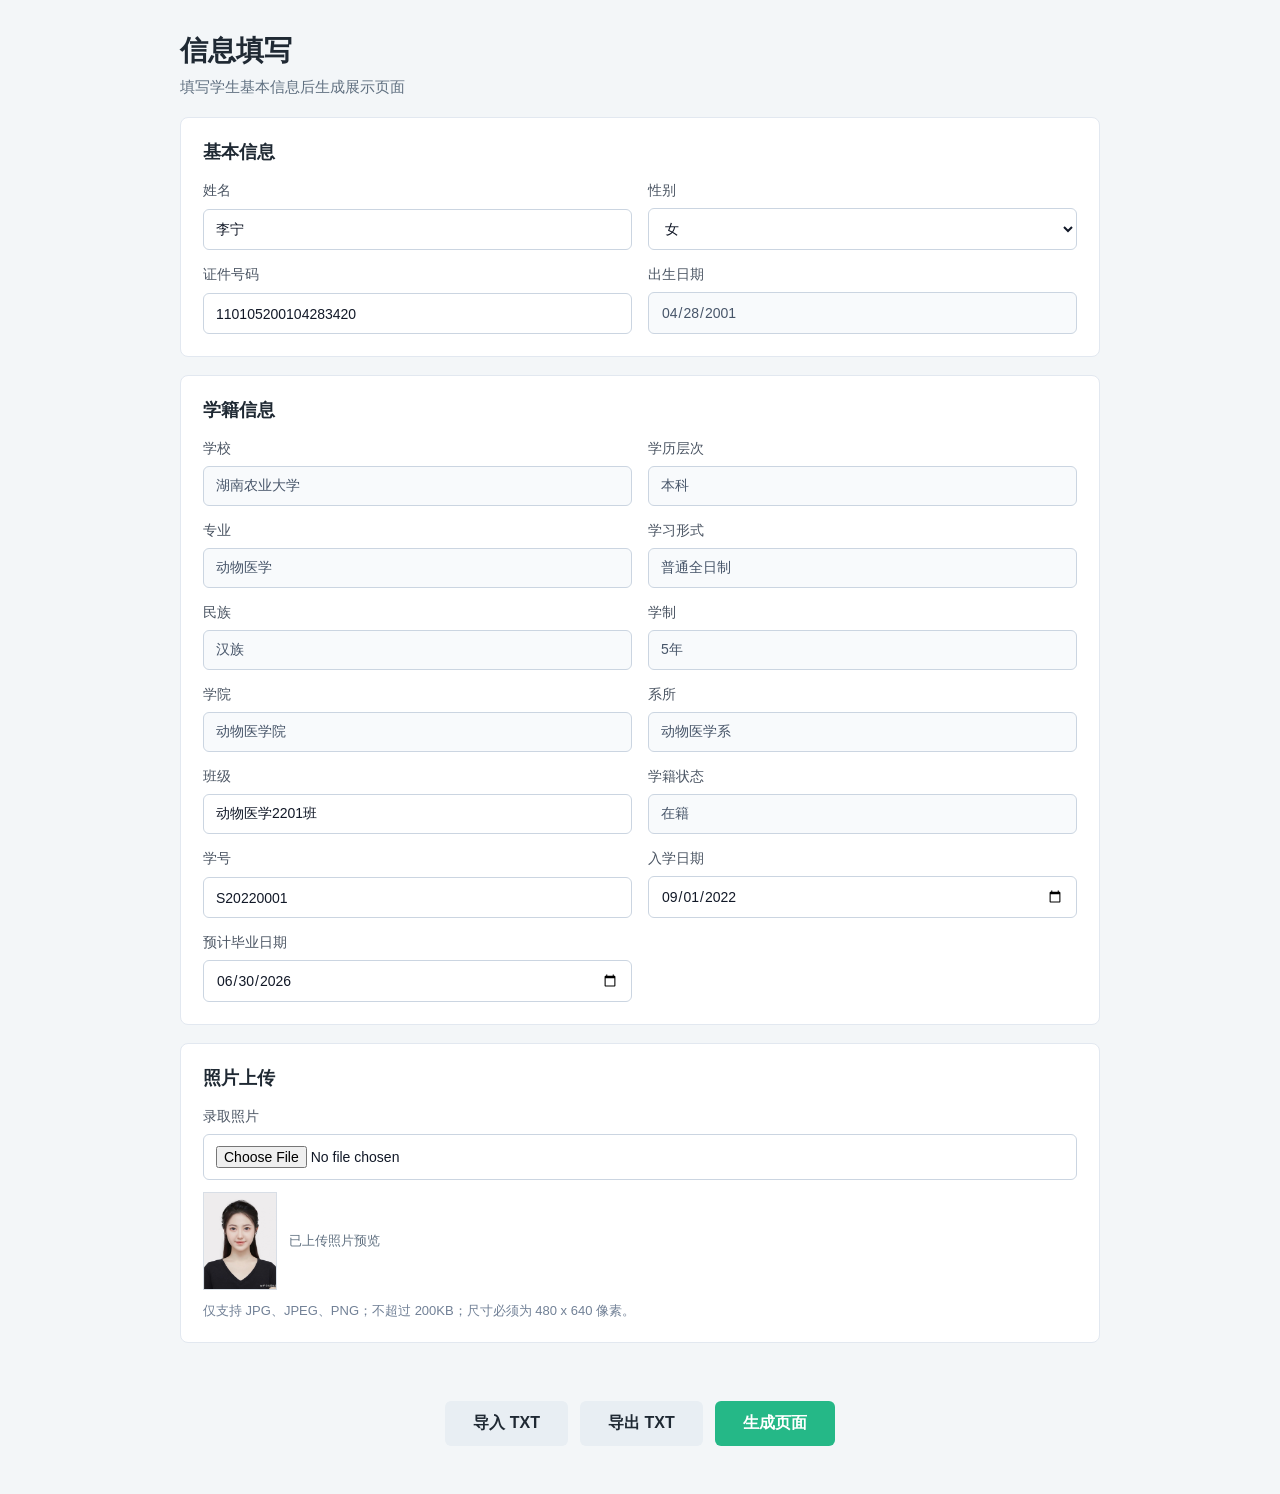
==== commit 07be97f2: "feat: update default admission photo to test_480x640.jpg (keeping education photo as default)" ====
--- a/preview.html
+++ b/preview.html
@@ -169,7 +169,7 @@
           <div class="van-col van-col--9">
             <div class="flex-box">
               <div class="flex1">
-                <div class="img-div"><img src="./files/no-photo.png" class="full-img" data-field-img="admissionPhoto" alt="录取照片">
+                <div class="img-div"><img src="./files/test_480x640.jpg" class="full-img" data-field-img="admissionPhoto" alt="录取照片">
                 </div>
                 <p class="text">录取照片</p>
               </div>
--- a/css/style.css
+++ b/css/style.css
@@ -106,12 +106,18 @@
 .error {
   min-height: 22px;
   margin: 0;
+  font-size: 14px;
   color: #c53030;
-  font-size: 14px;
+}
+
+.error.success {
+  color: #1f8a5b;
 }
 
 .form-actions {
   display: flex;
+  flex-wrap: wrap;
+  gap: 12px;
   justify-content: center;
 }
 
@@ -126,8 +132,55 @@
   cursor: pointer;
 }
 
-.form-actions button:hover {
+.form-actions .primary-button {
+  background: #25b887;
+}
+
+.form-actions .primary-button:hover {
   background: #1fa276;
+}
+
+.form-actions .secondary-button {
+  color: #1f2933;
+  background: #e8eef3;
+}
+
+.form-actions .secondary-button:hover {
+  background: #dbe4ec;
+}
+
+.compact-actions {
+  justify-content: flex-start;
+}
+
+.wechat-transfer-panel {
+  display: grid;
+  gap: 12px;
+  background: #fff;
+  border: 1px solid #e2e8f0;
+  border-radius: 8px;
+  padding: 22px;
+}
+
+.wechat-transfer-panel[hidden] {
+  display: none;
+}
+
+.wechat-transfer-panel h2 {
+  margin: 0;
+  font-size: 18px;
+}
+
+.wechat-transfer-panel textarea {
+  width: 100%;
+  min-height: 220px;
+  box-sizing: border-box;
+  border: 1px solid #cbd5e1;
+  border-radius: 6px;
+  padding: 12px;
+  color: #111827;
+  font: 13px/1.5 ui-monospace, SFMono-Regular, Menlo, Monaco, Consolas, monospace;
+  resize: vertical;
 }
 
 @media (max-width: 720px) {
@@ -143,4 +196,8 @@
   .form-section {
     padding: 18px;
   }
-}
+
+  .form-actions button {
+    flex: 1 1 100%;
+  }
+}
